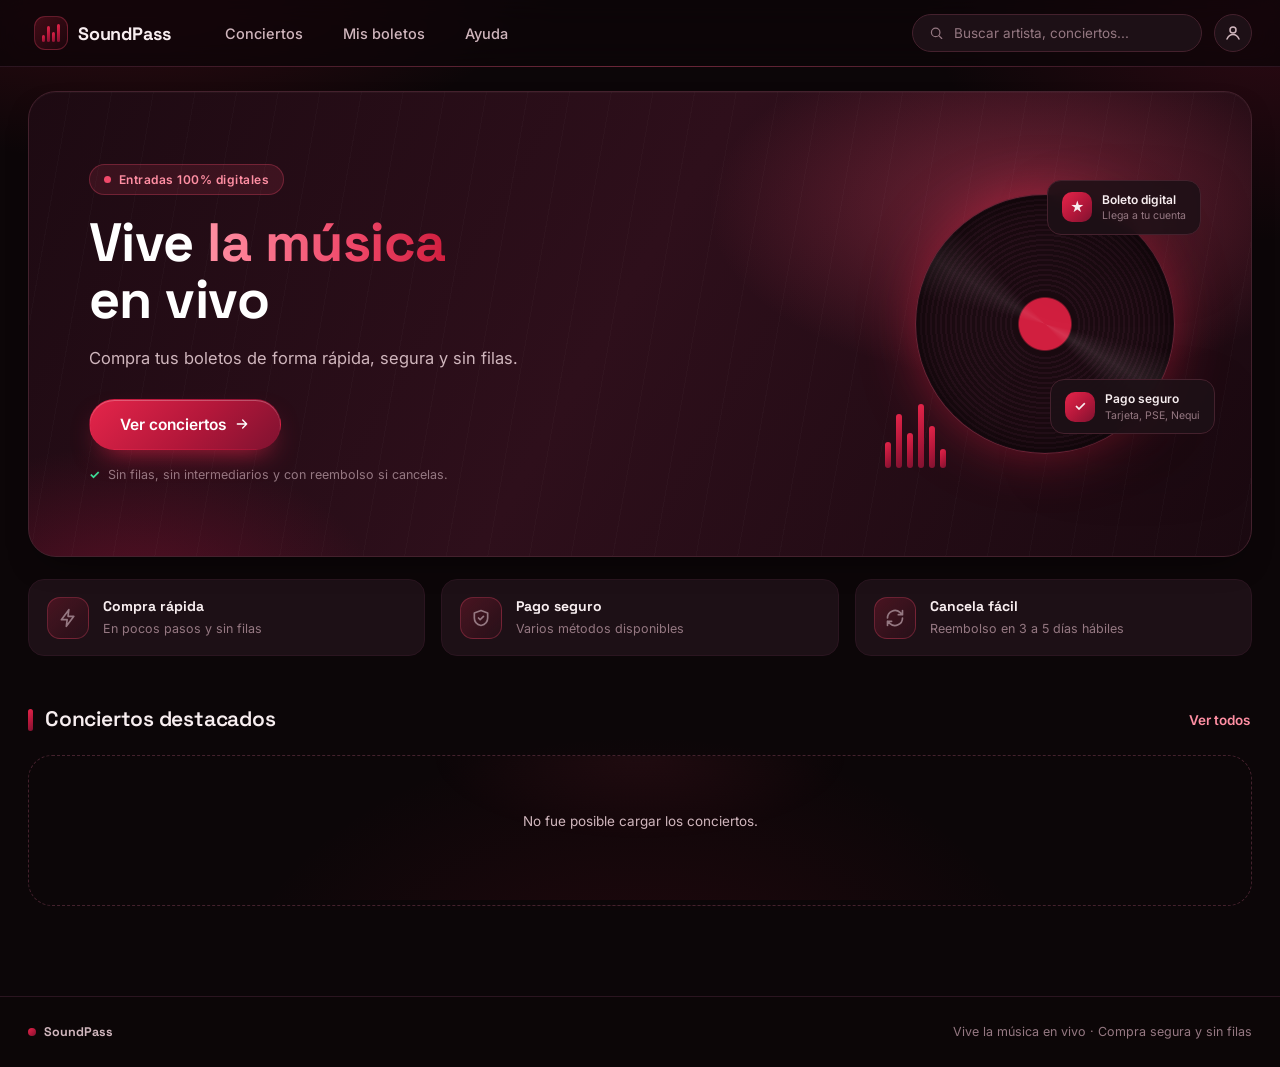
==== frontend/index.html @ 069d5542 "feat:agregar que otros conciertos va a cantar el artista" ====
<!DOCTYPE html>
<html lang="es">
 
<head>
  <meta charset="UTF-8">
  <meta name="viewport" content="width=device-width, initial-scale=1.0">
  <title>SoundPass — Vive la música en vivo</title>
  <link rel="preconnect" href="https://fonts.googleapis.com">
  <link rel="preconnect" href="https://fonts.gstatic.com" crossorigin>
  <link
    href="https://fonts.googleapis.com/css2?family=Space+Grotesk:wght@500;600;700&family=Inter:wght@400;500;600;700&display=swap"
    rel="stylesheet">
  <link rel="stylesheet" href="style.css">
</head>
 
<body>
 
  <!-- ============ NAVBAR (shared) ============ -->
  <header class="topbar">
    <div class="topbar__inner">
      <button class="brand" data-nav="home" aria-label="Ir al inicio">
        <span class="brand__mark">
          <span class="bar bar--1"></span><span class="bar bar--2"></span><span class="bar bar--3"></span><span
            class="bar bar--4"></span>
        </span>
        SoundPass
      </button>
 
      <nav class="primary-nav" aria-label="Navegación principal">
        <button class="primary-nav__link" data-nav="listing" data-active-on="listing">Conciertos</button>
        <button class="primary-nav__link" data-nav="mytickets" data-active-on="mytickets,cancelled,orderdetail">Mis boletos</button>
        <button class="primary-nav__link" data-nav="help" data-active-on="help">Ayuda</button>
      </nav>
 
      <div class="topbar__right">
        <label class="search" aria-label="Buscar">
          <svg width="16" height="16" viewBox="0 0 24 24" fill="none">
            <circle cx="11" cy="11" r="7" stroke="currentColor" stroke-width="2" />
            <path d="M21 21l-4.35-4.35" stroke="currentColor" stroke-width="2" stroke-linecap="round" />
          </svg>
          <input id="concert-search" type="search" placeholder="Buscar artista, conciertos...">
        </label>
        <button class="avatar-btn" id="account-button" aria-label="Iniciar sesión">
          <svg width="18" height="18" viewBox="0 0 24 24" fill="none">
            <circle cx="12" cy="8" r="4" stroke="currentColor" stroke-width="2" />
            <path d="M4 20c1.8-4 5-6 8-6s6.2 2 8 6" stroke="currentColor" stroke-width="2" stroke-linecap="round" />
          </svg>
        </button>
        <div class="account-menu" id="account-menu" hidden>
          <p class="account-menu__greeting" id="account-greeting"></p>
          <button class="account-menu__item" id="account-tickets">Mis boletos</button>
          <button class="account-menu__item account-menu__item--danger" id="logout-button">Cerrar sesión</button>
        </div>
      </div>
    </div>
  </header>
 
  <main id="app">
 
    <!-- ============ 1. HOME ============ -->
    <section class="screen" id="screen-home" data-screen>
      <div class="hero">
        <div class="hero__inner">
          <span class="hero__eyebrow">Entradas 100% digitales</span>
          <h1 class="hero__title">Vive <span class="hero__title--accent">la música</span><br>en vivo</h1>
          <p class="hero__sub">Compra tus boletos de forma rápida, segura y sin filas.</p>
          <button class="btn btn--primary btn--lg" data-nav="listing">
            Ver conciertos
            <svg width="16" height="16" viewBox="0 0 24 24" fill="none">
              <path d="M5 12h14M13 6l6 6-6 6" stroke="currentColor" stroke-width="2" stroke-linecap="round"
                stroke-linejoin="round" />
            </svg>
          </button>
          <p class="hero__hint">Sin filas, sin intermediarios y con reembolso si cancelas.</p>
        </div>
 
        <div class="hero__visual" aria-hidden="true">
          <div class="vinyl"></div>
          <div class="eq"><i></i><i></i><i></i><i></i><i></i><i></i></div>
          <div class="float-chip float-chip--a"><span class="float-chip__dot">★</span><span>Boleto digital<small>Llega a tu cuenta</small></span></div>
          <div class="float-chip float-chip--b"><span class="float-chip__dot">✓</span><span>Pago seguro<small>Tarjeta, PSE, Nequi</small></span></div>
        </div>
      </div>
 
      <div class="perks">
        <div class="perk">
          <span class="perk__icon"><svg width="20" height="20" viewBox="0 0 24 24" fill="none"><path d="M13 2L4 14h7l-1 8 9-12h-7l1-8z" stroke="currentColor" stroke-width="2" stroke-linejoin="round"/></svg></span>
          <div><strong>Compra rápida</strong><span>En pocos pasos y sin filas</span></div>
        </div>
        <div class="perk">
          <span class="perk__icon"><svg width="20" height="20" viewBox="0 0 24 24" fill="none"><path d="M12 3l8 3v6c0 5-3.5 8-8 9-4.5-1-8-4-8-9V6l8-3z" stroke="currentColor" stroke-width="2" stroke-linejoin="round"/><path d="M9 12l2 2 4-4" stroke="currentColor" stroke-width="2" stroke-linecap="round" stroke-linejoin="round"/></svg></span>
          <div><strong>Pago seguro</strong><span>Varios métodos disponibles</span></div>
        </div>
        <div class="perk">
          <span class="perk__icon"><svg width="20" height="20" viewBox="0 0 24 24" fill="none"><path d="M3 12a9 9 0 0115-6.7L21 8M21 3v5h-5M21 12a9 9 0 01-15 6.7L3 16M3 21v-5h5" stroke="currentColor" stroke-width="2" stroke-linecap="round" stroke-linejoin="round"/></svg></span>
          <div><strong>Cancela fácil</strong><span>Reembolso en 3 a 5 días hábiles</span></div>
        </div>
      </div>
 
      <div class="section-wrap">
        <div class="section-head">
          <h2>Conciertos destacados</h2>
          <button class="link-btn" data-nav="listing">Ver todos</button>
        </div>
        <div class="feature-grid" id="featured-grid"></div>
      </div>
    </section>
 
    <!-- ============ 2. LISTING ============ -->
    <section class="screen" id="screen-listing" data-screen>
      <div class="listing-layout">
        <aside class="filters">
          <h3>Filtros</h3>
 
          <div class="filter-group">
            <label for="f-city">Ciudad</label>
            <select id="f-city">
              <option value="">Todas</option>
            </select>
          </div>
 
          <div class="filter-group">
            <label for="f-date">Fecha</label>
            <select id="f-date">
              <option value="all">Todas</option>
              <option value="month">Este mes</option>
              <option value="three_months">Próximos 3 meses</option>
            </select>
          </div>
 
          <div class="filter-group">
            <label>Género</label>
            <div class="checkbox-list" id="genre-filters"></div>
          </div>
 
          <p class="filter-tip"><b>Tip:</b> combina ciudad, fecha y género, o usa el buscador de arriba para encontrar tu concierto más rápido.</p>
        </aside>
 
        <div class="listing-main">
          <div class="listing-head">
            <h2 id="concert-count">Conciertos (0)</h2>
            <select class="sort-select" id="sort-select">
              <option value="date">Más próximos</option>
              <option value="price_asc">Precio: menor a mayor</option>
              <option value="price_desc">Precio: mayor a menor</option>
            </select>
          </div>
 
          <div class="concert-list" id="concert-list"></div>
        </div>
      </div>
    </section>
 
    <!-- ============ 3. DETAIL ============ -->
    <section class="screen" id="screen-detail" data-screen>
      <button class="back-link" data-nav="listing">
        <svg width="16" height="16" viewBox="0 0 24 24" fill="none">
          <path d="M19 12H5M11 18l-6-6 6-6" stroke="currentColor" stroke-width="2" stroke-linecap="round"
            stroke-linejoin="round" />
        </svg>
        Volver a conciertos
      </button>
 
      <div class="detail-layout">
        <div class="detail-left">
          <div class="detail-poster dynamic-art">
            <span class="poster__tag"></span>
            <span class="poster__tag2"></span>
          </div>
          <div>
            <h1 class="detail-title"></h1>
            <p class="detail-sub"></p>
            <div class="cs-row cs-row--detail" id="detail-status"></div>
          </div>
 
          <div class="stage-map">
            <span class="stage-map__label">ESCENARIO</span>
            <div id="stage-zones" class="stage-zones"></div>
          </div>
        </div>
 
        <aside class="ticket-panel">
          <h3>Tipos de boleto</h3>
 
          <div class="ticket-options" id="ticket-options"></div>
 
          <div class="meta-info"></div>
          <p class="detail-blurb"></p>
 
          <div class="qty-row">
            <span>Cantidad</span>
            <div class="stepper">
              <button class="stepper__btn" id="qty-minus" aria-label="Restar">−</button>
              <span class="stepper__val" id="qty-val">1</span>
              <button class="stepper__btn" id="qty-plus" aria-label="Sumar">+</button>
            </div>
          </div>
 
          <button class="btn btn--primary btn--full" data-nav="checkout">Continuar</button>
          <p class="panel-note"><svg width="14" height="14" viewBox="0 0 24 24" fill="none"><path d="M12 3l8 3v6c0 5-3.5 8-8 9-4.5-1-8-4-8-9V6l8-3z" stroke="currentColor" stroke-width="2" stroke-linejoin="round"/></svg>Aún no se te cobra nada. Revisarás todo en el siguiente paso.</p>
        </aside>
      </div>
 
      <!-- Sobre el artista: biografía de Wikipedia (es), la pinta script.js (loadArtistBio). Independiente de la descripción del concierto -->
      <section class="ab" id="artist-bio" aria-labelledby="artist-bio-title" hidden>
        <div class="ab-head"><h2 id="artist-bio-title">Sobre el artista</h2></div>
        <div class="ab-card" id="artist-bio-body" aria-live="polite" aria-busy="false"></div>
      </section>
 
      <!-- Próximos conciertos del artista (Ticketmaster, solo informativo), los pinta script.js (loadUpcomingEvents) -->
      <section class="ue" id="upcoming-events" aria-labelledby="upcoming-events-title" hidden>
        <div class="ue-head"><h2 id="upcoming-events-title">Próximos conciertos del artista</h2></div>
        <div class="ue-card" id="upcoming-events-body" aria-live="polite" aria-busy="false"></div>
      </section>
 
      <!-- Demos del concierto: reproductor oficial de Spotify, lo pinta script.js (loadSpotify) -->
      <section class="dm" id="concert-demos" aria-label="Demos del concierto"></section>
    </section>
 
    <!-- ============ 4. CHECKOUT ============ -->
    <section class="screen" id="screen-checkout" data-screen>
      <h1 class="page-title">Checkout</h1>
      <div class="checkout-layout">
        <div class="summary-card">
          <h3>Resumen de compra</h3>
          <div class="summary-item">
            <div class="thumb summary-art"></div>
            <div>
              <p class="summary-item__title"></p>
              <p class="summary-item__sub"></p>
              <p class="summary-item__meta"></p>
              <p class="summary-item__meta"></p>
            </div>
          </div>
 
          <dl class="summary-rows">
            <div>
              <dt>Tipo:</dt>
              <dd></dd>
            </div>
            <div>
              <dt>Cantidad:</dt>
              <dd id="co-qty"></dd>
            </div>
            <div>
              <dt>Precio por boleto:</dt>
              <dd></dd>
            </div>
          </dl>
          <div class="summary-divider"></div>
          <div class="summary-rows">
            <div>
              <dt>Subtotal:</dt>
              <dd id="co-subtotal"></dd>
            </div>
            <div>
              <dt>Cargo por servicio:</dt>
              <dd id="co-service-fee"></dd>
            </div>
          </div>
          <div class="summary-total">
            <span>Total</span>
            <span id="co-total"></span>
          </div>
        </div>
 
        <div class="payment-card">
          <h3>Método de pago</h3>
          <div class="payment-options" id="payment-options">
            <label class="payment-option is-selected">
              <input type="radio" name="pay" checked>
              <span class="radio-dot"></span>
              <span>Tarjeta de crédito / débito</span>
            </label>
            <label class="payment-option">
              <input type="radio" name="pay">
              <span class="radio-dot"></span>
              <span>PSE</span>
              <span class="pay-badge">PSE</span>
            </label>
            <label class="payment-option">
              <input type="radio" name="pay">
              <span class="radio-dot"></span>
              <span>Nequi / Daviplata</span>
              <span class="pay-badge">NEQUI</span>
            </label>
          </div>
 
          <div class="card-fields">
            <div class="field">
              <label>Número de tarjeta</label>
              <div class="input-with-icon">
                <input type="text" value="4242 4242 4242 4242" inputmode="numeric">
                <span class="visa-badge">VISA</span>
              </div>
              <p class="field-hint">Datos de demostración: puedes editarlos antes de pagar.</p>
            </div>
            <div class="field-row">
              <div class="field">
                <label>Vencimiento</label>
                <input type="text" value="12/28">
              </div>
              <div class="field">
                <label>CVC</label>
                <input type="text" value="123">
              </div>
            </div>
          </div>
 
          <button class="btn btn--primary btn--full" id="pay-button">
            <svg width="16" height="16" viewBox="0 0 24 24" fill="none">
              <rect x="5" y="11" width="14" height="9" rx="2" stroke="currentColor" stroke-width="2" />
              <path d="M8 11V8a4 4 0 018 0v3" stroke="currentColor" stroke-width="2" />
            </svg>
            <span id="pay-button-label">Pagar</span>
          </button>
        </div>
      </div>
    </section>
 
    <!-- ============ 5. SUCCESS ============ -->
    <section class="screen screen--center" id="screen-success" data-screen>
      <div class="status-icon status-icon--success">
        <svg width="34" height="34" viewBox="0 0 24 24" fill="none">
          <path d="M20 6L9 17l-5-5" stroke="currentColor" stroke-width="2.5" stroke-linecap="round"
            stroke-linejoin="round" />
        </svg>
      </div>
      <h1 class="status-title">¡Compra exitosa!</h1>
      <p class="status-sub">Tus boletos han sido generados correctamente.</p>
 
      <div class="order-card" id="success-order"></div>
 
      <div class="btn-row">
        <button class="btn btn--primary" data-nav="mytickets">Ver mis boletos</button>
        <button class="btn btn--outline" id="download-receipt">
          <svg width="16" height="16" viewBox="0 0 24 24" fill="none">
            <path d="M12 3v12m0 0l-4-4m4 4l4-4M5 21h14" stroke="currentColor" stroke-width="2" stroke-linecap="round"
              stroke-linejoin="round" />
          </svg>
          Descargar comprobante
        </button>
      </div>
    </section>
 
    <!-- ============ 6/9. MY TICKETS ============ -->
    <section class="screen" id="screen-mytickets" data-screen>
      <h1 class="page-title">Mis boletos</h1>
 
      <div class="tabs">
        <button class="tab is-active" data-tab="proximos">Próximos</button>
        <button class="tab" data-tab="historial">Historial</button>
      </div>
 
      <div class="ticket-list" id="ticket-list"></div>
    </section>
 
    <!-- ============ 6b. DETALLE DE ORDEN (HU-03) ============ -->
    <section class="screen" id="screen-orderdetail" data-screen>
      <button class="back-link" id="order-detail-back" data-nav="mytickets">
        <svg width="16" height="16" viewBox="0 0 24 24" fill="none">
          <path d="M15 18l-6-6 6-6" stroke="currentColor" stroke-width="2" stroke-linecap="round"
            stroke-linejoin="round" />
        </svg>
        Volver a Mis boletos
      </button>
 
      <div id="order-detail"></div>
    </section>
 
    <!-- ============ HELP / PREGUNTAS FRECUENTES ============ -->
    <section class="screen" id="screen-help" data-screen>
 
      <div class="help-header">
        <span class="help-header__eyebrow">CENTRO DE AYUDA</span>
 
        <h1 class="page-title">
          Preguntas frecuentes
        </h1>
 
        <p>
          Encuentra respuestas rápidas sobre compras, boletos,
          pagos y cancelaciones.
        </p>
      </div>
 
      <div class="faq-grid">
 
        <details class="faq-item">
          <summary>¿Cómo compro un boleto?</summary>
 
          <p>
            Ve a la sección Conciertos, selecciona el evento al que deseas
            asistir, escoge el tipo de boleto y la cantidad. Después pulsa
            Continuar, inicia sesión y selecciona tu método de pago para
            completar la compra.
          </p>
        </details>
 
 
        <details class="faq-item">
          <summary>¿Necesito una cuenta para comprar?</summary>
 
          <p>
            Sí. Debes iniciar sesión o crear una cuenta antes de finalizar
            una compra. De esta forma tus boletos quedarán asociados a tu
            usuario.
          </p>
        </details>
 
 
        <details class="faq-item">
          <summary>¿Dónde puedo ver mis boletos?</summary>
 
          <p>
            Puedes consultar tus boletos desde la opción "Mis boletos"
            ubicada en el menú principal o desde el menú de tu cuenta.
          </p>
        </details>
 
 
        <details class="faq-item">
          <summary>¿Puedo cancelar una compra?</summary>
 
          <p>
            Sí. Si tu compra todavía aparece como confirmada, entra a
            "Mis boletos" y selecciona la opción "Cancelar compra".
            El sistema te pedirá confirmación antes de realizar la
            cancelación.
          </p>
        </details>
 
 
        <details class="faq-item">
          <summary>¿Cuánto tarda un reembolso?</summary>
 
          <p>
            Después de cancelar una compra, el reembolso será procesado
            al mismo método de pago utilizado y puede tardar entre
            3 y 5 días hábiles.
          </p>
        </details>
 
 
        <details class="faq-item">
          <summary>¿Qué métodos de pago puedo utilizar?</summary>
 
          <p>
            SoundPass permite seleccionar tarjeta de crédito o débito,
            PSE y Nequi/Daviplata durante el proceso de compra.
          </p>
        </details>
 
 
        <details class="faq-item">
          <summary>¿Qué hago si no aparecen los conciertos?</summary>
 
          <p>
            Primero verifica tu conexión a Internet y vuelve a cargar
            la página. Si continúa apareciendo un mensaje indicando que
            no fue posible conectar con el servidor, el servicio puede
            encontrarse temporalmente fuera de línea.
          </p>
        </details>
 
 
        <details class="faq-item">
          <summary>¿Puedo descargar un comprobante de mi compra?</summary>
 
          <p>
            Sí. Después de realizar una compra correctamente aparecerá
            el botón "Descargar comprobante" en la pantalla de
            confirmación.
          </p>
        </details>
 
 
        <details class="faq-item">
          <summary>¿Qué pasa si cierro la página después de comprar?</summary>
 
          <p>
            Tus compras quedan asociadas a tu cuenta. Puedes volver a
            iniciar sesión y consultar tus boletos desde la sección
            "Mis boletos".
          </p>
        </details>
 
 
        <details class="faq-item">
          <summary>¿Puedo comprar varios boletos para un mismo concierto?</summary>
 
          <p>
            Sí. Dentro del concierto puedes seleccionar la cantidad de
            boletos que deseas comprar, siempre que exista disponibilidad.
          </p>
        </details>
 
      </div>
 
      <div class="help-contact">
        <div>
          <strong>¿Aún tienes dudas?</strong>
          <span>Revisa tus compras en "Mis boletos" o explora los conciertos disponibles.</span>
        </div>
        <button class="btn btn--outline" data-nav="listing">Ver conciertos</button>
      </div>
 
    </section>
 
    <!-- ============ 8. CANCELLED ============ -->
    <section class="screen screen--center" id="screen-cancelled" data-screen>
      <div class="status-icon status-icon--success">
        <svg width="34" height="34" viewBox="0 0 24 24" fill="none">
          <path d="M20 6L9 17l-5-5" stroke="currentColor" stroke-width="2.5" stroke-linecap="round"
            stroke-linejoin="round" />
        </svg>
      </div>
      <h1 class="status-title">Compra cancelada</h1>
      <p class="status-sub">Tu compra ha sido cancelada correctamente.</p>
 
      <div class="info-banner">
        <svg width="18" height="18" viewBox="0 0 24 24" fill="none">
          <circle cx="12" cy="12" r="9" stroke="currentColor" stroke-width="2" />
          <path d="M12 8h.01M11 12h1v5h1" stroke="currentColor" stroke-width="2" stroke-linecap="round" />
        </svg>
        <span>El reembolso será procesado en un plazo de 3 a 5 días hábiles al mismo método de pago.</span>
      </div>
 
      <div class="order-card order-card--compact">
        <div class="order-card__head">
          <span id="cancelled-order-code"></span>
          <span class="order-card__date" id="cancelled-order-date"></span>
        </div>
      </div>
 
      <button class="btn btn--outline" data-nav="mytickets">Volver a mis boletos</button>
    </section>
 
  </main>
 
  <footer class="site-footer">
    <div class="site-footer__inner">
      <span class="site-footer__brand">SoundPass</span>
      <span>Vive la música en vivo · Compra segura y sin filas</span>
    </div>
  </footer>
 
  <!-- ============ 7. CANCEL MODAL ============ -->
  <div class="modal-overlay" id="cancel-modal" hidden>
    <div class="modal" role="dialog" aria-modal="true" aria-labelledby="modal-title">
      <button class="modal__close" id="modal-close" aria-label="Cerrar">
        <svg width="16" height="16" viewBox="0 0 24 24" fill="none">
          <path d="M6 6l12 12M18 6L6 18" stroke="currentColor" stroke-width="2" stroke-linecap="round" />
        </svg>
      </button>
      <div class="status-icon status-icon--warn">
        <svg width="30" height="30" viewBox="0 0 24 24" fill="none">
          <path
            d="M12 9v4m0 4h.01M10.3 3.9L2.5 17.5a1.8 1.8 0 001.6 2.7h15.8a1.8 1.8 0 001.6-2.7L13.7 3.9a1.8 1.8 0 00-3.4 0z"
            stroke="currentColor" stroke-width="2" stroke-linecap="round" stroke-linejoin="round" />
        </svg>
      </div>
      <h2 class="modal__title" id="modal-title">Cancelar compra</h2>
      <p class="modal__sub">¿Estás seguro de que deseas cancelar esta compra? Esta acción no se puede deshacer. El
        reembolso será procesado en un plazo de 3 a 5 días hábiles.</p>
 
      <div class="modal-ticket" id="cancel-ticket"></div>
 
      <div class="modal__actions">
        <button class="btn btn--outline btn--full" id="modal-cancel">Volver</button>
        <button class="btn btn--danger btn--full" id="modal-confirm">Sí, cancelar compra</button>
      </div>
    </div>
  </div>
 
  <!-- ============ AUTH MODAL ============ -->
  <div class="modal-overlay" id="auth-modal" hidden>
    <div class="modal auth-modal" role="dialog" aria-modal="true" aria-labelledby="auth-title">
      <button class="modal__close" id="auth-close" aria-label="Cerrar">×</button>
      <span class="auth-modal__eyebrow">SOUNDPASS</span>
      <h2 class="modal__title" id="auth-title">Inicia sesión para continuar</h2>
      <p class="modal__sub" id="auth-description">Tus boletos y compras quedarán asociados a tu cuenta.</p>
 
      <form class="auth-form" id="login-form">
        <div class="field"><label for="login-email">Correo electrónico</label><input id="login-email" name="email"
            type="email" autocomplete="email" required></div>
        <div class="field"><label for="login-password">Contraseña</label><input id="login-password" name="password"
            type="password" autocomplete="current-password" minlength="6" required><p class="field-hint">Mínimo 6 caracteres.</p></div>
        <p class="form-message" id="login-message" aria-live="polite"></p>
        <button class="btn btn--primary btn--full" type="submit">Iniciar sesión</button>
        <button class="link-btn auth-switch" type="button" data-auth-view="register">¿No tienes cuenta?
          Regístrate</button>
      </form>
 
      <form class="auth-form" id="register-form" hidden>
        <div class="field"><label for="register-name">Nombre completo</label><input id="register-name" name="full_name"
            type="text" autocomplete="name" required></div>
        <div class="field"><label for="register-email">Correo electrónico</label><input id="register-email" name="email"
            type="email" autocomplete="email" required></div>
        <div class="field"><label for="register-password">Contraseña</label><input id="register-password"
            name="password" type="password" autocomplete="new-password" minlength="6" required><p class="field-hint">Mínimo 6 caracteres.</p></div>
        <p class="form-message" id="register-message" aria-live="polite"></p>
        <button class="btn btn--primary btn--full" type="submit">Crear cuenta</button>
        <button class="link-btn auth-switch" type="button" data-auth-view="login">Ya tengo una cuenta</button>
      </form>
    </div>
  </div>
 
  <script src="script.js"></script>
</body>
 
</html>
---- frontend/style.css ----
/* ============================================================
   SoundPass — HU-01 Mejoras de la interfaz
   Tema oscuro · paleta rojo / vino tinto
   (Se conservan TODAS las clases e identificadores usados por script.js)
   ============================================================ */
:root {
  --bg: #0c0608;
  --bg-raised: #160b10;
  --bg-card: #1d1016;
  --bg-card-hover: #2a1620;
  --bg-input: #130a0e;
  --border: #44212d;
  --border-soft: #2b1520;
 
  --text: #f8eef0;
  --text-dim: #d0b6bd;
  --text-faint: #957882;
 
  /* Escala vino / rojo (se mantienen los nombres --violet-* para compatibilidad) */
  --wine-900: #3b0a17;
  --wine-700: #7f1230;
  --wine-600: #a3162f;
  --wine-500: #d11f3f;
  --wine-400: #f0496a;
  --wine-300: #ff8fa3;
  --violet-600: var(--wine-600);
  --violet-500: var(--wine-500);
  --violet-400: var(--wine-300);
 
  --grad: linear-gradient(135deg, #e5254a 0%, #b3173a 55%, #7f1230 100%);
  --grad-soft: linear-gradient(135deg, rgba(229, 37, 74, .22), rgba(127, 18, 48, .1));
  --glow: 0 0 0 1px rgba(240, 73, 106, .35), 0 10px 30px -10px rgba(209, 31, 63, .55);
 
  --red: #ff5a5f;
  --red-bg: rgba(255, 90, 95, .14);
  --green: #3ddc97;
  --green-bg: rgba(61, 220, 151, .14);
  --amber: #ffc46b;
  --amber-bg: rgba(255, 196, 107, .1);
  --blue: #ffc46b;
  --blue-bg: rgba(255, 196, 107, .1);
 
  --radius-s: 10px;
  --radius-m: 16px;
  --radius-l: 24px;
 
  --shadow-card: 0 1px 0 rgba(255, 255, 255, .03) inset, 0 14px 34px -18px rgba(0, 0, 0, .75);
  --shadow-pop: 0 28px 70px -20px rgba(0, 0, 0, .85);
 
  --font-display: 'Space Grotesk', 'Inter', sans-serif;
  --font-body: 'Inter', sans-serif;
}
 
* { box-sizing: border-box; }
html, body { height: 100%; }
html { scroll-behavior: smooth; }
 
body {
  margin: 0;
  min-height: 100%;
  background: var(--bg);
  background-image:
    radial-gradient(760px 420px at 10% -10%, rgba(209, 31, 63, .26), transparent 60%),
    radial-gradient(640px 440px at 100% 0%, rgba(127, 18, 48, .30), transparent 55%),
    radial-gradient(700px 500px at 50% 115%, rgba(163, 22, 47, .16), transparent 60%);
  background-attachment: fixed;
  color: var(--text);
  font-family: var(--font-body);
  -webkit-font-smoothing: antialiased;
  line-height: 1.45;
}
 
h1, h2, h3 { font-family: var(--font-display); margin: 0; letter-spacing: -.01em; }
p { margin: 0; }
button { font-family: inherit; }
input, select { font-family: inherit; }
::selection { background: rgba(240, 73, 106, .4); }
 
/* Scrollbar */
::-webkit-scrollbar { width: 10px; height: 10px; }
::-webkit-scrollbar-track { background: var(--bg); }
::-webkit-scrollbar-thumb { background: #3c1b27; border-radius: 10px; border: 2px solid var(--bg); }
::-webkit-scrollbar-thumb:hover { background: var(--wine-700); }
 
/* Foco visible accesible */
:focus-visible {
  outline: 2px solid var(--wine-400);
  outline-offset: 2px;
  border-radius: 6px;
}
 
/* ============================================================
   Tooltips de ayuda (CSS puro, atributo data-tip)
   ============================================================ */
[data-tip] { position: relative; }
[data-tip]::after {
  content: attr(data-tip);
  position: absolute;
  left: 50%;
  top: calc(100% + 10px);
  transform: translateX(-50%) translateY(-4px);
  background: #260f18;
  color: var(--text);
  border: 1px solid var(--border);
  padding: 6px 11px;
  border-radius: 8px;
  font-size: 11.5px;
  font-weight: 500;
  white-space: nowrap;
  opacity: 0;
  pointer-events: none;
  transition: opacity .15s ease, transform .15s ease;
  box-shadow: var(--shadow-pop);
  z-index: 60;
}
[data-tip]:hover::after,
[data-tip]:focus-visible::after { opacity: 1; transform: translateX(-50%) translateY(0); }
 
/* Estado deshabilitado (el script desactiva "Continuar" y "Pagar") */
.btn:disabled, .btn[disabled] {
  opacity: .5;
  cursor: not-allowed;
  filter: grayscale(.35);
  transform: none !important;
  box-shadow: none !important;
}
.btn:disabled::before { display: none; }
 
/* ============================================================
   Top bar
   ============================================================ */
.topbar {
  position: sticky;
  top: 0;
  z-index: 20;
  background: rgba(12, 6, 8, .78);
  backdrop-filter: blur(14px) saturate(140%);
  border-bottom: 1px solid var(--border-soft);
}
.topbar::after {
  content: "";
  position: absolute;
  left: 0; right: 0; bottom: -1px;
  height: 1px;
  background: linear-gradient(90deg, transparent, rgba(240, 73, 106, .55), transparent);
  opacity: .6;
}
.topbar__inner {
  max-width: 1280px;
  margin: 0 auto;
  display: flex;
  align-items: center;
  gap: 32px;
  padding: 14px 28px;
}
 
.brand {
  display: flex;
  align-items: center;
  gap: 10px;
  font-family: var(--font-display);
  font-weight: 700;
  font-size: 18px;
  color: var(--text);
  background: none;
  border: none;
  cursor: pointer;
  white-space: nowrap;
  letter-spacing: -.01em;
}
.brand__mark {
  display: inline-flex;
  align-items: flex-end;
  gap: 2px;
  height: 18px;
  padding: 7px;
  box-sizing: content-box;
  border-radius: 11px;
  background: var(--grad-soft);
  border: 1px solid rgba(240, 73, 106, .3);
}
.brand__mark .bar { width: 3px; border-radius: 2px; background: var(--grad); transform-origin: bottom; }
.bar--1 { height: 7px; }
.bar--2 { height: 16px; }
.bar--3 { height: 10px; }
.bar--4 { height: 18px; }
.brand:hover .bar { animation: eq 0.9s ease-in-out infinite; }
.brand:hover .bar--2 { animation-delay: .12s; }
.brand:hover .bar--3 { animation-delay: .24s; }
.brand:hover .bar--4 { animation-delay: .36s; }
 
@keyframes eq {
  0%, 100% { transform: scaleY(1); }
  50% { transform: scaleY(.45); }
}
 
.primary-nav { display: flex; gap: 6px; flex: 1; }
.primary-nav__link {
  background: none;
  border: 1px solid transparent;
  cursor: pointer;
  color: var(--text-dim);
  font-size: 14.5px;
  font-weight: 500;
  padding: 8px 16px;
  border-radius: 999px;
  transition: color .15s ease, background .15s ease, border-color .15s ease;
}
.primary-nav__link:hover { color: var(--text); background: rgba(255, 255, 255, .05); }
.primary-nav__link.is-active {
  color: #fff;
  background: var(--grad-soft);
  border-color: rgba(240, 73, 106, .4);
  box-shadow: 0 6px 18px -10px rgba(209, 31, 63, .9);
}
 
.topbar__right { display: flex; align-items: center; gap: 12px; position: relative; }
 
.search {
  display: flex;
  align-items: center;
  gap: 8px;
  background: var(--bg-card);
  border: 1px solid var(--border);
  border-radius: 999px;
  padding: 9px 16px;
  width: 290px;
  color: var(--text-faint);
  transition: border-color .15s ease, box-shadow .15s ease, width .2s ease;
}
.search:focus-within {
  border-color: var(--wine-400);
  box-shadow: 0 0 0 4px rgba(240, 73, 106, .15);
  color: var(--wine-300);
}
.search input {
  background: none; border: none; outline: none;
  color: var(--text); font-size: 13.5px; width: 100%;
}
.search input::placeholder { color: var(--text-faint); }
 
.avatar-btn {
  width: 38px; height: 38px;
  border-radius: 50%;
  background: var(--bg-card);
  border: 1px solid var(--border);
  color: var(--text-dim);
  display: flex; align-items: center; justify-content: center;
  cursor: pointer;
  transition: transform .15s ease, border-color .15s ease, color .15s ease;
}
.avatar-btn:hover { color: #fff; border-color: var(--wine-400); transform: translateY(-1px); }
 
/* ============================================================
   Screen switching
   ============================================================ */
#app { max-width: 1280px; margin: 0 auto; padding: 0 28px 70px; }
.screen { display: none; animation: fadeUp .4s ease; }
.screen.is-active { display: block; }
.screen--center {
  display: none;
  flex-direction: column;
  align-items: center;
  text-align: center;
  max-width: 560px;
  margin: 56px auto 0;
  gap: 14px;
}
.screen--center.is-active { display: flex; }
 
@keyframes fadeUp {
  from { opacity: 0; transform: translateY(10px); }
  to { opacity: 1; transform: translateY(0); }
}
 
/* ============================================================
   Buttons
   ============================================================ */
.btn {
  display: inline-flex;
  align-items: center;
  justify-content: center;
  gap: 8px;
  border-radius: 999px;
  border: 1px solid transparent;
  font-size: 14.5px;
  font-weight: 600;
  cursor: pointer;
  padding: 12px 24px;
  position: relative;
  overflow: hidden;
  transition: transform .15s ease, filter .15s ease, background .15s ease, box-shadow .2s ease, border-color .15s ease;
}
.btn:active { transform: translateY(1px) scale(.985); }
 
.btn--primary {
  background: var(--grad);
  color: #fff;
  box-shadow: 0 12px 28px -12px rgba(229, 37, 74, .85), 0 1px 0 rgba(255, 255, 255, .25) inset;
}
.btn--primary::before {
  content: "";
  position: absolute;
  top: 0; left: -80%;
  width: 60%; height: 100%;
  background: linear-gradient(100deg, transparent, rgba(255, 255, 255, .28), transparent);
  transform: skewX(-20deg);
  transition: left .55s ease;
}
.btn--primary:hover { transform: translateY(-2px); box-shadow: 0 16px 34px -12px rgba(229, 37, 74, 1), 0 1px 0 rgba(255, 255, 255, .25) inset; }
.btn--primary:hover::before { left: 130%; }
.btn--primary svg { transition: transform .2s ease; }
.btn--primary:hover svg { transform: translateX(3px); }
 
.btn--outline {
  background: rgba(255, 255, 255, .02);
  color: var(--text);
  border-color: var(--border);
}
.btn--outline:hover { background: var(--bg-card-hover); border-color: var(--wine-500); transform: translateY(-1px); }
 
.btn--danger {
  background: #e23d44;
  color: #fff;
  box-shadow: 0 10px 24px -12px rgba(226, 61, 68, .8);
}
.btn--danger:hover { filter: brightness(1.1); transform: translateY(-1px); }
 
.btn--lg { padding: 15px 30px; font-size: 15.5px; }
.btn--full { width: 100%; }
.btn-row { display: flex; gap: 12px; margin-top: 6px; flex-wrap: wrap; justify-content: center; }
.btn--sm { padding: 7px 16px; font-size: 12.5px; }
.btn--danger-outline { background: none; border: 1px solid var(--red); color: var(--red); box-shadow: none; }
.btn--danger-outline:hover { background: var(--red-bg); }
 
.link-btn {
  background: none;
  border: none;
  color: var(--wine-300);
  font-size: 13.5px;
  font-weight: 600;
  cursor: pointer;
  padding: 4px 2px;
  background-image: linear-gradient(currentColor, currentColor);
  background-size: 0 1.5px;
  background-position: 0 100%;
  background-repeat: no-repeat;
  transition: background-size .25s ease, color .15s ease;
}
.link-btn:hover { background-size: 100% 1.5px; color: #fff; }
 
.back-link {
  display: inline-flex;
  align-items: center;
  gap: 8px;
  background: var(--bg-card);
  border: 1px solid var(--border-soft);
  border-radius: 999px;
  color: var(--text-dim);
  font-size: 13.5px;
  cursor: pointer;
  margin: 24px 0 20px;
  padding: 8px 16px 8px 12px;
  transition: color .15s ease, border-color .15s ease, transform .15s ease;
}
.back-link:hover { color: #fff; border-color: var(--wine-500); transform: translateX(-2px); }
 
/* ============================================================
   1. HOME
   ============================================================ */
.hero {
  margin-top: 24px;
  border-radius: 28px;
  overflow: hidden;
  padding: 72px 60px;
  background:
    radial-gradient(520px 280px at 82% 25%, rgba(240, 73, 106, .38), transparent 62%),
    radial-gradient(420px 260px at 8% 110%, rgba(127, 18, 48, .55), transparent 60%),
    linear-gradient(120deg, #1d0a12 0%, #2e0f1b 48%, #1a0910 100%);
  border: 1px solid var(--border);
  position: relative;
  box-shadow: var(--shadow-card);
}
.hero::after {
  content: "";
  position: absolute; inset: 0;
  background: repeating-linear-gradient(100deg, transparent 0 40px, rgba(255, 255, 255, .02) 40px 41px);
  pointer-events: none;
}
.hero__inner { max-width: 540px; position: relative; z-index: 2; }
 
.hero__eyebrow {
  display: inline-flex;
  align-items: center;
  gap: 8px;
  font-size: 12px;
  font-weight: 600;
  letter-spacing: .04em;
  color: var(--wine-300);
  background: rgba(240, 73, 106, .12);
  border: 1px solid rgba(240, 73, 106, .3);
  padding: 6px 14px;
  border-radius: 999px;
  margin-bottom: 20px;
}
.hero__eyebrow::before {
  content: "";
  width: 7px; height: 7px;
  border-radius: 50%;
  background: var(--wine-400);
  box-shadow: 0 0 0 0 rgba(240, 73, 106, .7);
  animation: pulse 1.8s infinite;
}
@keyframes pulse {
  0% { box-shadow: 0 0 0 0 rgba(240, 73, 106, .6); }
  70% { box-shadow: 0 0 0 9px rgba(240, 73, 106, 0); }
  100% { box-shadow: 0 0 0 0 rgba(240, 73, 106, 0); }
}
 
.hero__title { font-size: 54px; line-height: 1.05; font-weight: 700; color: #fff; margin-bottom: 18px; }
.hero__title--accent {
  background: linear-gradient(90deg, #ff8fa3, #f0496a 60%, #d11f3f);
  -webkit-background-clip: text;
  background-clip: text;
  color: transparent;
}
.hero__sub { color: var(--text-dim); font-size: 16.5px; margin-bottom: 28px; max-width: 440px; }
.hero__hint { margin-top: 16px; font-size: 12.5px; color: var(--text-faint); display: flex; align-items: center; gap: 8px; }
.hero__hint::before { content: "✓"; color: var(--green); font-weight: 700; }
 
/* Decoración derecha del hero */
.hero__visual {
  position: absolute;
  right: 56px; top: 50%;
  transform: translateY(-50%);
  width: 300px; height: 300px;
  z-index: 1;
  pointer-events: none;
}
.vinyl {
  position: absolute; inset: 20px;
  border-radius: 50%;
  background:
    radial-gradient(circle at center, #d11f3f 0 14%, #1a0a10 15% 17%, transparent 18%),
    repeating-radial-gradient(circle at center, #1b0b11 0 3px, #26101a 3px 5px);
  border: 1px solid rgba(240, 73, 106, .35);
  box-shadow: 0 0 60px -10px rgba(209, 31, 63, .7), inset 0 0 30px rgba(0, 0, 0, .6);
  animation: spin 14s linear infinite;
}
.vinyl::after {
  content: "";
  position: absolute; inset: 0;
  border-radius: 50%;
  background: conic-gradient(from 30deg, transparent 0 20%, rgba(255, 255, 255, .09) 25%, transparent 30% 70%, rgba(255, 255, 255, .07) 75%, transparent 80%);
}
@keyframes spin { to { transform: rotate(360deg); } }
 
.eq {
  position: absolute;
  left: -10px; bottom: 6px;
  display: flex; align-items: flex-end; gap: 5px;
  height: 64px;
}
.eq i {
  display: block; width: 6px;
  border-radius: 3px;
  background: var(--grad);
  height: 100%;
  transform-origin: bottom;
  animation: eq 1.1s ease-in-out infinite;
}
.eq i:nth-child(1) { height: 40%; animation-delay: .0s; }
.eq i:nth-child(2) { height: 85%; animation-delay: .15s; }
.eq i:nth-child(3) { height: 55%; animation-delay: .3s; }
.eq i:nth-child(4) { height: 100%; animation-delay: .45s; }
.eq i:nth-child(5) { height: 65%; animation-delay: .6s; }
.eq i:nth-child(6) { height: 30%; animation-delay: .75s; }
 
.float-chip {
  position: absolute;
  display: flex; align-items: center; gap: 10px;
  background: rgba(29, 16, 22, .88);
  backdrop-filter: blur(8px);
  border: 1px solid var(--border);
  border-radius: 14px;
  padding: 10px 14px;
  font-size: 12px; font-weight: 600;
  color: var(--text);
  box-shadow: var(--shadow-pop);
  animation: floaty 5s ease-in-out infinite;
}
.float-chip small { display: block; color: var(--text-faint); font-weight: 400; font-size: 10.5px; }
.float-chip__dot {
  width: 30px; height: 30px; border-radius: 10px;
  background: var(--grad);
  display: flex; align-items: center; justify-content: center;
  font-size: 14px;
}
.float-chip--a { top: 6px; right: -6px; }
.float-chip--b { bottom: 40px; right: -20px; animation-delay: -2.4s; }
@keyframes floaty {
  0%, 100% { transform: translateY(0); }
  50% { transform: translateY(-9px); }
}
 
/* Franja de beneficios */
.perks {
  display: grid;
  grid-template-columns: repeat(3, 1fr);
  gap: 16px;
  margin-top: 22px;
}
.perk {
  display: flex; align-items: center; gap: 14px;
  background: var(--bg-card);
  border: 1px solid var(--border-soft);
  border-radius: var(--radius-m);
  padding: 16px 18px;
  transition: border-color .18s ease, transform .18s ease;
}
.perk:hover { border-color: rgba(240, 73, 106, .45); transform: translateY(-2px); }
.perk__icon {
  width: 42px; height: 42px; flex-shrink: 0;
  border-radius: 13px;
  background: var(--grad-soft);
  border: 1px solid rgba(240, 73, 106, .3);
  color: var(--wine-300);
  display: flex; align-items: center; justify-content: center;
}
.perk strong { display: block; font-size: 14px; font-family: var(--font-display); }
.perk span { font-size: 12.5px; color: var(--text-faint); }
 
.section-wrap { margin-top: 48px; }
.section-head { display: flex; align-items: center; justify-content: space-between; margin-bottom: 20px; }
.section-head h2 {
  font-size: 21px; font-weight: 600;
  display: flex; align-items: center; gap: 12px;
}
.section-head h2::before {
  content: "";
  width: 5px; height: 22px;
  border-radius: 3px;
  background: var(--grad);
}
 
.feature-grid { display: grid; grid-template-columns: repeat(3, 1fr); gap: 20px; }
 
.feature-card {
  border-radius: var(--radius-l);
  overflow: hidden;
  background: var(--bg-card);
  border: 1px solid var(--border-soft);
  cursor: pointer;
  position: relative;
  box-shadow: var(--shadow-card);
  transition: transform .22s ease, border-color .22s ease, box-shadow .22s ease;
}
.feature-card:hover {
  transform: translateY(-5px);
  border-color: rgba(240, 73, 106, .55);
  box-shadow: 0 22px 44px -22px rgba(209, 31, 63, .6);
}
.feature-card__art { height: 160px; position: relative; }
.feature-card__art::before {
  content: "";
  position: absolute; inset: 0;
  background: linear-gradient(0deg, rgba(12, 6, 8, .7) 0%, transparent 60%);
}
/* Botón "play" decorativo, como en la referencia */
.feature-card__art::after {
  content: "→";
  position: absolute;
  right: 16px; bottom: -22px;
  width: 44px; height: 44px;
  border-radius: 50%;
  background: var(--grad);
  color: #fff;
  font-size: 18px; font-weight: 700;
  display: flex; align-items: center; justify-content: center;
  box-shadow: 0 10px 22px -8px rgba(229, 37, 74, .9);
  opacity: 0;
  transition: opacity .2s ease, bottom .25s ease;
  z-index: 2;
}
.feature-card:hover .feature-card__art::after { opacity: 1; bottom: 14px; }
 
.dynamic-art {
  background: linear-gradient(145deg, #2a0a14, #8a1431 55%, #e5254a);
  background-position: center;
  background-size: cover;
}
.dynamic-art.has-image { background-position: center; background-size: cover; }
.collection-message { grid-column: 1/-1; }
 
.feature-card__body { padding: 16px 18px 18px; }
.feature-card__title { font-weight: 600; font-size: 15.5px; margin-bottom: 3px; font-family: var(--font-display); }
.feature-card__meta { color: var(--text-faint); font-size: 12.5px; }
 
/* ============================================================
   2. LISTING
   ============================================================ */
.listing-layout { display: grid; grid-template-columns: 250px 1fr; gap: 28px; margin-top: 28px; }
 
.filters {
  background: var(--bg-card);
  border: 1px solid var(--border-soft);
  border-radius: var(--radius-l);
  padding: 22px;
  align-self: start;
  position: sticky;
  top: 86px;
}
.filters h3 {
  font-size: 15px; margin-bottom: 18px;
  display: flex; align-items: center; gap: 8px;
}
.filters h3::before { content: ""; width: 8px; height: 8px; border-radius: 50%; background: var(--wine-400); box-shadow: 0 0 10px var(--wine-500); }
 
.filter-group { margin-bottom: 20px; }
.filter-group label {
  display: block; font-size: 11.5px; color: var(--text-faint);
  margin-bottom: 8px; font-weight: 600;
  text-transform: uppercase; letter-spacing: .08em;
}
.filter-group select,
.sort-select {
  width: 100%;
  background-color: var(--bg-input);
  background-image: url("data:image/svg+xml,%3Csvg xmlns='http://www.w3.org/2000/svg' width='12' height='12' viewBox='0 0 24 24' fill='none' stroke='%23ff8fa3' stroke-width='3' stroke-linecap='round' stroke-linejoin='round'%3E%3Cpath d='M6 9l6 6 6-6'/%3E%3C/svg%3E");
  background-repeat: no-repeat;
  background-position: right 12px center;
  border: 1px solid var(--border);
  color: var(--text);
  border-radius: var(--radius-s);
  padding: 10px 34px 10px 12px;
  font-size: 13.5px;
  appearance: none;
  -webkit-appearance: none;
  cursor: pointer;
  transition: border-color .15s ease, box-shadow .15s ease;
}
.filter-group select:hover,
.sort-select:hover { border-color: var(--wine-600); }
.filter-group select:focus,
.sort-select:focus { outline: none; border-color: var(--wine-400); box-shadow: 0 0 0 4px rgba(240, 73, 106, .15); }
.sort-select { width: auto; color: var(--text-dim); background-color: var(--bg-card); border-radius: 999px; padding: 9px 36px 9px 16px; font-size: 13px; }
 
.checkbox-list { display: flex; flex-direction: column; gap: 6px; }
.checkbox {
  display: flex; align-items: center; gap: 10px;
  font-size: 13.5px; color: var(--text-dim);
  cursor: pointer;
  padding: 7px 10px;
  border-radius: var(--radius-s);
  transition: background .15s ease, color .15s ease;
}
.checkbox:hover { background: rgba(240, 73, 106, .08); color: var(--text); }
.checkbox:has(input:checked) { color: #fff; background: rgba(240, 73, 106, .12); }
.checkbox input { accent-color: var(--wine-500); width: 16px; height: 16px; cursor: pointer; }
 
.filter-tip {
  margin-top: 6px;
  padding: 12px 13px;
  font-size: 12px;
  line-height: 1.5;
  color: var(--text-faint);
  background: var(--amber-bg);
  border: 1px dashed rgba(255, 196, 107, .3);
  border-radius: var(--radius-s);
}
.filter-tip b { color: var(--amber); font-weight: 600; }
 
.listing-head { display: flex; align-items: center; justify-content: space-between; margin-bottom: 18px; }
.listing-head h2 { font-size: 21px; }
 
.concert-list { display: flex; flex-direction: column; gap: 14px; }
 
.concert-row {
  display: flex;
  gap: 18px;
  align-items: center;
  background: var(--bg-card);
  border: 1px solid var(--border-soft);
  border-radius: var(--radius-l);
  padding: 14px 18px 14px 14px;
  cursor: pointer;
  position: relative;
  box-shadow: var(--shadow-card);
  transition: border-color .18s ease, transform .18s ease, background .18s ease, box-shadow .18s ease;
}
.concert-row::before {
  content: "";
  position: absolute; left: 0; top: 22%; bottom: 22%;
  width: 3px; border-radius: 0 3px 3px 0;
  background: var(--grad);
  opacity: 0;
  transition: opacity .18s ease;
}
.concert-row:hover {
  border-color: rgba(240, 73, 106, .5);
  background: var(--bg-card-hover);
  transform: translateY(-2px);
  box-shadow: 0 18px 38px -22px rgba(209, 31, 63, .55);
}
.concert-row:hover::before { opacity: 1; }
 
.concert-row__art { width: 104px; height: 78px; border-radius: 14px; flex-shrink: 0; }
.concert-row__body { flex: 1; min-width: 0; }
.concert-row__title { font-weight: 600; font-size: 16px; font-family: var(--font-display); }
.concert-row__sub { color: var(--text-faint); font-size: 12.5px; margin-top: 2px; }
.concert-row__meta { color: var(--text-dim); font-size: 12.5px; margin-top: 8px; display: flex; gap: 14px; flex-wrap: wrap; }
.concert-row__meta span { display: inline-flex; align-items: center; gap: 5px; }
.concert-row__price { text-align: right; margin-right: 4px; }
.concert-row__price small { display: block; color: var(--text-faint); font-size: 11px; }
.concert-row__price strong { font-size: 18px; font-weight: 700; font-family: var(--font-display); color: var(--wine-300); }
 
/* ============================================================
   3. DETAIL
   ============================================================ */
.page-title { font-size: 28px; margin: 24px 0 26px; }
 
.detail-layout { display: grid; grid-template-columns: 1.1fr .9fr; gap: 32px; }
.detail-left { display: flex; flex-direction: column; gap: 20px; }
 
.detail-poster {
  height: 340px;
  border-radius: 28px;
  display: flex;
  flex-direction: column;
  justify-content: flex-end;
  padding: 28px;
  position: relative;
  overflow: hidden;
  border: 1px solid var(--border);
  box-shadow: var(--shadow-card), 0 30px 60px -30px rgba(209, 31, 63, .45);
}
.detail-poster::before {
  content: "";
  position: absolute; inset: 0;
  background: linear-gradient(0deg, rgba(12, 6, 8, .85), transparent 65%);
}
.poster__tag { position: relative; font-family: var(--font-display); font-weight: 700; font-size: 32px; color: #fff; letter-spacing: .01em; }
.poster__tag2 { position: relative; font-size: 12px; letter-spacing: .14em; color: rgba(255, 255, 255, .8); margin-top: 4px; }
 
.detail-title { font-size: 28px; }
.detail-sub { color: var(--text-dim); margin-top: 4px; }
 
.stage-map {
  background:
    radial-gradient(300px 120px at 50% 0%, rgba(240, 73, 106, .18), transparent 70%),
    var(--bg-card);
  border: 1px solid var(--border-soft);
  border-radius: var(--radius-l);
  padding: 26px;
  display: flex; flex-direction: column; align-items: center; gap: 10px;
}
.stage-zones { width: 100%; display: flex; flex-direction: column; align-items: center; gap: 10px; }
.stage-zones .stage-zone {
  background: rgba(240, 73, 106, .15);
  color: var(--wine-300);
  border: 1px solid rgba(240, 73, 106, .3);
}
.stage-map__label {
  font-size: 11px; letter-spacing: .24em; color: var(--text-dim);
  background: linear-gradient(180deg, rgba(240, 73, 106, .18), rgba(240, 73, 106, .04));
  border: 1px solid rgba(240, 73, 106, .35);
  border-radius: 8px 8px 22px 22px;
  padding: 7px 40px;
  margin-bottom: 8px;
}
.stage-zone {
  border-radius: 999px; text-align: center; font-size: 12.5px; font-weight: 600; padding: 11px 0;
  transition: transform .15s ease, filter .15s ease;
}
.stage-zone:hover { transform: scale(1.02); filter: brightness(1.15); }
.stage-zone--vip { width: 120px; background: rgba(229, 37, 74, .6); color: #fff; }
.stage-zone--pref { width: 260px; background: rgba(229, 37, 74, .28); color: var(--wine-300); }
.stage-zone--gen { width: 400px; max-width: 100%; background: rgba(229, 37, 74, .12); color: var(--text-dim); }
 
.ticket-panel {
  background:
    radial-gradient(260px 140px at 100% 0%, rgba(240, 73, 106, .14), transparent 70%),
    var(--bg-card);
  border: 1px solid var(--border);
  border-radius: 28px;
  padding: 26px;
  align-self: start;
  position: sticky;
  top: 88px;
  box-shadow: var(--shadow-card);
}
.ticket-panel h3 { font-size: 16px; margin-bottom: 16px; }
 
.ticket-options { display: flex; flex-direction: column; gap: 10px; margin-bottom: 20px; }
.ticket-option {
  display: flex; align-items: center; justify-content: space-between;
  border: 1px solid var(--border-soft);
  background: rgba(255, 255, 255, .015);
  border-radius: 14px;
  padding: 13px 16px;
  cursor: pointer;
  transition: border-color .15s ease, background .15s ease, transform .15s ease, box-shadow .15s ease;
}
.ticket-option:hover:not(.is-disabled) { border-color: var(--wine-600); transform: translateX(3px); }
.ticket-option.is-selected {
  border-color: var(--wine-400);
  background: linear-gradient(90deg, rgba(240, 73, 106, .16), rgba(240, 73, 106, .04));
  box-shadow: 0 8px 22px -14px rgba(229, 37, 74, .9);
}
.ticket-option.is-disabled { opacity: .45; cursor: not-allowed; }
.ticket-option__left small { display: block; margin-top: 2px; color: var(--text-faint); font-size: 10.5px; font-weight: 400; }
.ticket-option__left { display: flex; align-items: center; gap: 12px; font-size: 14px; }
 
.radio-outer {
  width: 18px; height: 18px; border-radius: 50%;
  border: 2px solid var(--border);
  display: flex; align-items: center; justify-content: center; flex-shrink: 0;
  transition: border-color .15s ease;
}
.ticket-option.is-selected .radio-outer { border-color: var(--wine-400); }
.radio-inner { width: 8px; height: 8px; border-radius: 50%; background: var(--wine-400); opacity: 0; transform: scale(.4); transition: opacity .15s ease, transform .15s ease; }
.ticket-option.is-selected .radio-inner { opacity: 1; transform: scale(1); }
.ticket-option__price { font-weight: 700; font-size: 14.5px; font-family: var(--font-display); }
 
.meta-info { display: flex; flex-direction: column; gap: 7px; font-size: 13px; color: var(--text-dim); margin-bottom: 12px; padding: 14px; background: var(--bg-input); border-radius: 14px; border: 1px solid var(--border-soft); }
.meta-info .dot { color: var(--wine-400); margin-right: 4px; }
.detail-blurb { font-size: 13px; color: var(--text-faint); line-height: 1.55; margin-bottom: 18px; }
 
.qty-row { display: flex; align-items: center; justify-content: space-between; margin-bottom: 20px; font-size: 14px; font-weight: 500; }
.stepper {
  display: flex; align-items: center; gap: 6px;
  background: var(--bg-input);
  border: 1px solid var(--border);
  border-radius: 999px;
  padding: 4px;
}
.stepper__btn {
  background: rgba(240, 73, 106, .1);
  border: none;
  color: var(--wine-300);
  font-size: 18px;
  cursor: pointer;
  line-height: 1;
  width: 32px; height: 32px;
  border-radius: 50%;
  transition: background .15s ease, color .15s ease, transform .1s ease;
}
.stepper__btn:hover { background: var(--wine-500); color: #fff; }
.stepper__btn:active { transform: scale(.9); }
.stepper__val { font-weight: 700; min-width: 30px; text-align: center; font-family: var(--font-display); }
 
.panel-note {
  display: flex; align-items: center; justify-content: center; gap: 8px;
  margin-top: 14px;
  font-size: 12px; color: var(--text-faint);
}
.panel-note svg { color: var(--green); flex-shrink: 0; }
 
/* ============================================================
   4. CHECKOUT
   ============================================================ */
.checkout-layout { display: grid; grid-template-columns: .95fr 1.05fr; gap: 28px; }
.summary-card, .payment-card {
  background: var(--bg-card);
  border: 1px solid var(--border-soft);
  border-radius: 28px;
  padding: 28px;
  align-self: start;
  box-shadow: var(--shadow-card);
}
.summary-card { background: radial-gradient(300px 160px at 0% 0%, rgba(240, 73, 106, .12), transparent 70%), var(--bg-card); }
.summary-card h3, .payment-card h3 { font-size: 16px; margin-bottom: 20px; }
 
.summary-item { display: flex; gap: 14px; margin-bottom: 18px; padding-bottom: 18px; border-bottom: 1px dashed var(--border); }
.thumb {
  width: 68px; height: 68px;
  border-radius: 16px;
  flex-shrink: 0;
  background: linear-gradient(160deg, #3a0c10 0%, #7c1b22 45%, #d6382a 100%);
  box-shadow: 0 10px 20px -10px rgba(214, 56, 42, .7);
}
.summary-item__title { font-weight: 600; font-size: 15px; font-family: var(--font-display); }
.summary-item__sub { color: var(--text-faint); font-size: 12.5px; margin-top: 2px; }
.summary-item__meta { color: var(--text-dim); font-size: 12px; margin-top: 4px; }
 
.summary-rows { display: flex; flex-direction: column; gap: 10px; margin-bottom: 6px; }
.summary-rows div { display: flex; justify-content: space-between; font-size: 13.5px; }
.summary-rows dt { color: var(--text-dim); font-weight: 400; }
.summary-rows dd { margin: 0; font-weight: 500; }
.summary-divider { height: 1px; background: var(--border-soft); margin: 14px 0; }
.summary-total {
  display: flex; justify-content: space-between; align-items: center;
  margin-top: 18px; padding: 16px 18px;
  background: var(--grad-soft);
  border: 1px solid rgba(240, 73, 106, .3);
  border-radius: 16px;
  font-size: 17px; font-weight: 700;
  font-family: var(--font-display);
}
.summary-total span:last-child { color: var(--wine-300); font-size: 21px; }
 
.payment-options { display: flex; flex-direction: column; gap: 10px; margin-bottom: 24px; }
.payment-option {
  display: flex; align-items: center; gap: 12px;
  border: 1px solid var(--border-soft);
  background: rgba(255, 255, 255, .015);
  border-radius: 14px;
  padding: 14px 16px;
  cursor: pointer;
  font-size: 14px;
  position: relative;
  transition: border-color .15s ease, background .15s ease, transform .15s ease;
}
.payment-option:hover { border-color: var(--wine-600); }
.payment-option.is-selected,
.payment-option:has(input:checked) {
  border-color: var(--wine-400);
  background: linear-gradient(90deg, rgba(240, 73, 106, .16), rgba(240, 73, 106, .04));
}
.payment-option input { position: absolute; opacity: 0; }
.payment-option:has(input:focus-visible) { outline: 2px solid var(--wine-400); outline-offset: 2px; }
 
.radio-dot { width: 18px; height: 18px; border-radius: 50%; border: 2px solid var(--border); flex-shrink: 0; position: relative; transition: border-color .15s ease; }
.payment-option.is-selected .radio-dot,
.payment-option:has(input:checked) .radio-dot { border-color: var(--wine-400); }
.payment-option.is-selected .radio-dot::after,
.payment-option:has(input:checked) .radio-dot::after {
  content: "";
  position: absolute; inset: 3px;
  border-radius: 50%;
  background: var(--wine-400);
}
 
.pay-badge {
  margin-left: auto;
  font-size: 10.5px; font-weight: 700; letter-spacing: .05em;
  color: var(--wine-300);
  background: rgba(240, 73, 106, .1);
  border: 1px solid rgba(240, 73, 106, .25);
  border-radius: 6px;
  padding: 3px 8px;
}
 
.card-fields { display: flex; flex-direction: column; gap: 16px; margin-bottom: 24px; }
.field label { display: block; font-size: 11.5px; color: var(--text-faint); margin-bottom: 7px; font-weight: 600; text-transform: uppercase; letter-spacing: .07em; }
.field input, .field-row input {
  width: 100%;
  background: var(--bg-input);
  border: 1px solid var(--border);
  color: var(--text);
  border-radius: var(--radius-s);
  padding: 12px 14px;
  font-size: 14px;
  transition: border-color .15s ease, box-shadow .15s ease, background .15s ease;
}
.field input::placeholder { color: var(--text-faint); }
.field input:hover { border-color: var(--wine-700); }
.field input:focus { outline: none; border-color: var(--wine-400); background: #19090f; box-shadow: 0 0 0 4px rgba(240, 73, 106, .15); }
.field input:invalid:not(:placeholder-shown):not(:focus) { border-color: var(--red); }
.field-hint { margin-top: 6px; font-size: 11.5px; color: var(--text-faint); }
 
.input-with-icon { position: relative; }
.input-with-icon input { padding-right: 58px; }
.visa-badge {
  position: absolute; right: 12px; top: 50%; transform: translateY(-50%);
  font-size: 10.5px; font-weight: 800; color: #fff;
  background: linear-gradient(135deg, #a3162f, #5d0d1f);
  padding: 3px 8px; border-radius: 5px;
  letter-spacing: .06em;
}
.field-row { display: flex; gap: 12px; }
.field-row .field { flex: 1; }
 
/* ============================================================
   5/8. STATUS SCREENS
   ============================================================ */
.status-icon {
  width: 80px; height: 80px;
  border-radius: 50%;
  display: flex; align-items: center; justify-content: center;
  margin-top: 40px;
  position: relative;
}
.status-icon::before {
  content: "";
  position: absolute; inset: -10px;
  border-radius: 50%;
  border: 1px solid currentColor;
  opacity: .25;
  animation: ring 2.2s ease-out infinite;
}
@keyframes ring {
  from { transform: scale(.85); opacity: .5; }
  to { transform: scale(1.25); opacity: 0; }
}
.status-icon--success { background: var(--green-bg); color: var(--green); box-shadow: 0 0 40px -8px rgba(61, 220, 151, .45); }
.status-icon--warn { background: var(--red-bg); color: var(--red); }
.status-title { font-size: 28px; }
.status-sub { color: var(--text-dim); font-size: 14.5px; }
 
.order-card {
  width: 100%;
  text-align: left;
  margin-top: 14px;
  background: var(--bg-card);
  border: 1px solid var(--border);
  border-radius: 24px;
  padding: 24px;
  position: relative;
  box-shadow: var(--shadow-card);
}
.order-card::before {
  content: "";
  position: absolute; left: 0; right: 0; top: 0; height: 4px;
  border-radius: 24px 24px 0 0;
  background: var(--grad);
}
.order-card--compact { text-align: center; }
.order-card__head { display: flex; justify-content: space-between; font-size: 12.5px; color: var(--text-faint); margin-bottom: 16px; }
.order-card--compact .order-card__head { justify-content: center; gap: 16px; }
.order-card__date {}
.order-card .summary-item { border-bottom: 0; padding-bottom: 0; margin-bottom: 4px; }
.order-card__divider { height: 1px; background: var(--border-soft); margin: 14px 0; }
.order-card__row { display: flex; justify-content: space-between; font-size: 13.5px; color: var(--text-dim); margin-bottom: 7px; }
.order-card__row--total { font-size: 17px; font-weight: 700; color: var(--text); margin-top: 10px; font-family: var(--font-display); }
 
.info-banner {
  width: 100%;
  display: flex; gap: 12px; align-items: flex-start;
  text-align: left;
  background: var(--amber-bg);
  border: 1px solid rgba(255, 196, 107, .28);
  color: #ffdca6;
  border-radius: var(--radius-m);
  padding: 15px 17px;
  font-size: 13px; line-height: 1.55;
  margin-top: 8px;
}
.info-banner svg { flex-shrink: 0; margin-top: 1px; }
 
/* ============================================================
   6/9. MY TICKETS
   ============================================================ */
.tabs {
  display: inline-flex;
  gap: 4px;
  padding: 5px;
  background: var(--bg-card);
  border: 1px solid var(--border-soft);
  border-radius: 999px;
  margin-bottom: 24px;
}
.tab {
  background: none;
  border: none;
  color: var(--text-faint);
  font-size: 14px;
  font-weight: 600;
  padding: 9px 22px;
  cursor: pointer;
  border-radius: 999px;
  transition: color .15s ease, background .15s ease, box-shadow .15s ease;
}
.tab:hover { color: var(--text); }
.tab.is-active { color: #fff; background: var(--grad); box-shadow: 0 8px 20px -10px rgba(229, 37, 74, .9); }
 
.ticket-list { display: flex; flex-direction: column; gap: 16px; }
.ticket-card {
  display: flex; align-items: center; gap: 18px;
  background: var(--bg-card);
  border: 1px solid var(--border-soft);
  border-left: 3px solid var(--wine-500);
  border-radius: var(--radius-l);
  padding: 18px;
  box-shadow: var(--shadow-card);
  transition: border-color .18s ease, transform .18s ease;
}
.ticket-card:hover { transform: translateY(-2px); border-color: rgba(240, 73, 106, .5); border-left-color: var(--wine-400); }
.ticket-card__art { width: 96px; height: 76px; border-radius: 14px; flex-shrink: 0; }
.ticket-card__body { flex: 1; min-width: 0; }
.ticket-card__title-row { display: flex; align-items: center; gap: 10px; flex-wrap: wrap; }
.ticket-card__title { font-weight: 600; font-size: 15.5px; font-family: var(--font-display); }
.ticket-card__sub { color: var(--text-faint); font-size: 12.5px; margin-top: 2px; }
.ticket-card__meta { display: flex; gap: 14px; color: var(--text-dim); font-size: 12.5px; margin-top: 8px; flex-wrap: wrap; }
.ticket-card__meta span { display: inline-flex; align-items: center; gap: 5px; }
.ticket-card__foot { display: flex; gap: 14px; color: var(--text-faint); font-size: 12px; margin-top: 8px; flex-wrap: wrap; }
.ticket-card__actions { display: flex; flex-direction: column; gap: 8px; align-items: flex-end; }
 
.badge { font-size: 11.5px; font-weight: 700; padding: 4px 11px; border-radius: 999px; white-space: nowrap; letter-spacing: .02em; }
.badge--confirmed { background: var(--green-bg); color: var(--green); border: 1px solid rgba(61, 220, 151, .3); }
.badge--cancelled { background: var(--red-bg); color: var(--red); border: 1px solid rgba(255, 90, 95, .3); }
 
/* ============================================================
   Modal
   ============================================================ */
.modal-overlay {
  position: fixed; inset: 0; z-index: 50;
  background: rgba(8, 3, 5, .78);
  backdrop-filter: blur(6px);
  display: flex; align-items: center; justify-content: center;
  padding: 20px;
}
.modal-overlay[hidden] { display: none; }
.modal {
  width: 100%; max-width: 430px;
  background:
    radial-gradient(280px 140px at 50% 0%, rgba(240, 73, 106, .16), transparent 70%),
    var(--bg-raised);
  border: 1px solid var(--border);
  border-radius: 28px;
  padding: 32px 28px 26px;
  position: relative;
  text-align: center;
  box-shadow: var(--shadow-pop);
  display: flex; flex-direction: column; align-items: center; gap: 8px;
  animation: popIn .22s ease;
}
@keyframes popIn {
  from { opacity: 0; transform: scale(.95) translateY(8px); }
  to { opacity: 1; transform: none; }
}
.modal__close {
  position: absolute; top: 16px; right: 16px;
  width: 32px; height: 32px;
  border-radius: 50%;
  background: rgba(255, 255, 255, .04);
  border: 1px solid var(--border-soft);
  color: var(--text-dim);
  font-size: 18px; line-height: 1;
  cursor: pointer;
  display: flex; align-items: center; justify-content: center;
  transition: background .15s ease, color .15s ease, transform .15s ease;
}
.modal__close:hover { background: var(--wine-500); color: #fff; transform: rotate(90deg); }
.modal__title { font-size: 20px; margin-top: 6px; }
.modal__sub { color: var(--text-dim); font-size: 13.5px; line-height: 1.6; }
.modal-ticket {
  width: 100%; display: flex; gap: 12px; text-align: left; align-items: center;
  background: var(--bg-card);
  border: 1px solid var(--border-soft);
  border-radius: 14px;
  padding: 12px;
  margin: 6px 0 4px;
}
.modal__actions { display: flex; gap: 10px; width: 100%; margin-top: 10px; }
 
/* Autenticación */
.auth-modal { align-items: stretch; text-align: left; max-width: 440px; }
.auth-modal .modal__title, .auth-modal .modal__sub { text-align: center; }
.auth-modal__eyebrow {
  align-self: center;
  color: var(--wine-300);
  text-align: center;
  font: 700 11px var(--font-display);
  letter-spacing: .18em;
  background: rgba(240, 73, 106, .12);
  border: 1px solid rgba(240, 73, 106, .3);
  padding: 5px 14px;
  border-radius: 999px;
}
.auth-form { display: flex; flex-direction: column; gap: 15px; margin-top: 10px; }
.auth-form[hidden] { display: none; }
.auth-form .field input { padding: 12px 14px; }
.auth-switch { align-self: center; margin-top: 2px; }
.form-message { min-height: 18px; font-size: 12.5px; color: var(--green); line-height: 1.4; }
.form-message.is-error { color: var(--red); }
 
.avatar-btn.is-signed-in {
  color: #fff;
  border-color: var(--wine-400);
  background: var(--grad);
  box-shadow: 0 8px 20px -8px rgba(229, 37, 74, .9);
}
 
.account-menu {
  position: absolute; right: 0; top: 50px;
  min-width: 220px;
  padding: 8px;
  border: 1px solid var(--border);
  border-radius: var(--radius-m);
  background: var(--bg-raised);
  box-shadow: var(--shadow-pop);
  z-index: 30;
  animation: popIn .15s ease;
}
.account-menu[hidden] { display: none; }
.account-menu__greeting { padding: 9px 10px 11px; border-bottom: 1px solid var(--border-soft); font-size: 13px; font-weight: 600; color: var(--text); }
.account-menu__item {
  width: 100%; padding: 10px 12px; margin-top: 3px;
  border: 0; border-radius: var(--radius-s);
  color: var(--text-dim); background: none; text-align: left;
  font-size: 13.5px; cursor: pointer;
  transition: background .15s ease, color .15s ease, padding .15s ease;
}
.account-menu__item:hover { background: rgba(240, 73, 106, .1); color: #fff; padding-left: 16px; }
.account-menu__item--danger { color: var(--red); }
.account-menu__item--danger:hover { background: var(--red-bg); color: var(--red); }
 
.empty-state {
  text-align: center;
  padding: 56px 22px;
  border: 1px dashed var(--border);
  border-radius: var(--radius-l);
  color: var(--text-dim);
  background: radial-gradient(300px 120px at 50% 0%, rgba(240, 73, 106, .08), transparent 70%);
}
.empty-state h3 { color: var(--text); margin-bottom: 8px; }
.empty-state p { margin-bottom: 18px; font-size: 13.5px; }
 
/* ============================================================
   HELP / PREGUNTAS FRECUENTES
   ============================================================ */
.help-header { max-width: 720px; margin: 40px auto 30px; text-align: center; }
.help-header__eyebrow {
  display: inline-block;
  color: var(--wine-300);
  font: 700 11px var(--font-display);
  letter-spacing: .18em;
  background: rgba(240, 73, 106, .12);
  border: 1px solid rgba(240, 73, 106, .3);
  padding: 5px 14px;
  border-radius: 999px;
  margin-bottom: 12px;
}
.help-header .page-title { margin: 0 0 10px; font-size: 32px; }
.help-header p { color: var(--text-dim); font-size: 14.5px; line-height: 1.6; }
 
.faq-grid { max-width: 820px; margin: 0 auto 50px; display: flex; flex-direction: column; gap: 12px; }
.faq-item {
  background: var(--bg-card);
  border: 1px solid var(--border-soft);
  border-radius: var(--radius-m);
  overflow: hidden;
  transition: border-color .18s ease, background .18s ease, box-shadow .18s ease;
}
.faq-item:hover { border-color: rgba(240, 73, 106, .4); }
.faq-item[open] { border-color: rgba(240, 73, 106, .6); background: linear-gradient(180deg, rgba(240, 73, 106, .07), var(--bg-card) 60%); box-shadow: 0 14px 30px -20px rgba(209, 31, 63, .6); }
.faq-item summary {
  list-style: none; cursor: pointer;
  padding: 18px 60px 18px 20px;
  position: relative;
  font-size: 14.5px; font-weight: 600;
  color: var(--text);
  user-select: none;
}
.faq-item summary::-webkit-details-marker { display: none; }
.faq-item summary::after {
  content: "+";
  position: absolute; right: 16px; top: 50%;
  transform: translateY(-50%);
  width: 30px; height: 30px;
  border-radius: 50%;
  display: flex; align-items: center; justify-content: center;
  color: var(--wine-300);
  background: rgba(240, 73, 106, .1);
  font-size: 20px; font-weight: 400;
  transition: transform .2s ease, background .2s ease, color .2s ease;
}
.faq-item[open] summary::after { transform: translateY(-50%) rotate(45deg); background: var(--wine-500); color: #fff; }
.faq-item p { margin: 0 20px; padding: 15px 0 20px; color: var(--text-dim); font-size: 13.5px; line-height: 1.7; border-top: 1px solid var(--border-soft); }
 
.help-contact {
  max-width: 820px;
  margin: 0 auto 30px;
  display: flex; align-items: center; justify-content: space-between; gap: 20px;
  padding: 22px 26px;
  border-radius: var(--radius-l);
  background: var(--grad-soft);
  border: 1px solid rgba(240, 73, 106, .3);
}
.help-contact strong { font-family: var(--font-display); font-size: 16px; display: block; }
.help-contact span { font-size: 13px; color: var(--text-dim); }
 
/* ============================================================
   Footer
   ============================================================ */
.site-footer {
  border-top: 1px solid var(--border-soft);
  background: rgba(12, 6, 8, .7);
  margin-top: 20px;
}
.site-footer__inner {
  max-width: 1280px; margin: 0 auto;
  padding: 26px 28px;
  display: flex; align-items: center; justify-content: space-between; gap: 20px; flex-wrap: wrap;
  font-size: 12.5px; color: var(--text-faint);
}
.site-footer__brand { font-family: var(--font-display); font-weight: 700; color: var(--text-dim); display: flex; align-items: center; gap: 8px; }
.site-footer__brand::before { content: ""; width: 8px; height: 8px; border-radius: 50%; background: var(--grad); }
 
/* ============================================================
   HU-03 — DETALLE DE ORDEN DE COMPRA
   (clases con prefijo od- para no chocar con selectores de script.js)
   ============================================================ */
.badge--lg { display: inline-flex; align-items: center; gap: 8px; font-size: 13px; padding: 8px 16px; }
.badge--lg::before { content: ""; width: 8px; height: 8px; border-radius: 50%; background: currentColor; }
 
.order-detail { margin-top: 4px; }
 
.od-head {
  position: relative;
  display: flex; align-items: flex-start; justify-content: space-between; gap: 16px; flex-wrap: wrap;
  background: var(--bg-card);
  border: 1px solid var(--border);
  border-radius: 28px;
  padding: 30px 28px 26px;
  overflow: hidden;
  box-shadow: var(--shadow-card);
}
.od-head::before { content: ""; position: absolute; left: 0; right: 0; top: 0; height: 4px; background: var(--grad); }
.order-detail--confirmed .od-head::before { background: linear-gradient(90deg, #3ddc97, #1fa971); }
.order-detail--cancelled .od-head::before { background: linear-gradient(90deg, #ff5a5f, #b3173a); }
.od-eyebrow { font: 700 11px var(--font-display); letter-spacing: .18em; text-transform: uppercase; color: var(--wine-300); margin-bottom: 8px; }
.od-code { font-size: clamp(22px, 4vw, 32px); overflow-wrap: anywhere; }
.od-date { color: var(--text-dim); font-size: 13.5px; margin-top: 6px; }
 
.od-banner {
  display: flex; gap: 12px; align-items: flex-start;
  margin-top: 16px; padding: 15px 17px;
  border: 1px solid; border-radius: var(--radius-m);
  font-size: 13px; line-height: 1.55;
}
.od-banner svg { flex-shrink: 0; margin-top: 1px; }
.od-banner--ok { background: var(--green-bg); border-color: rgba(61, 220, 151, .3); color: #b6f2d6; }
.od-banner--cancelled { background: var(--red-bg); border-color: rgba(255, 90, 95, .35); color: #ffc4c6; }
 
.od-grid { display: grid; grid-template-columns: minmax(0, 1.5fr) minmax(0, 1fr); gap: 20px; margin-top: 20px; align-items: start; }
.od-main { display: flex; flex-direction: column; gap: 20px; min-width: 0; }
 
.od-card {
  background: var(--bg-card);
  border: 1px solid var(--border-soft);
  border-radius: 24px;
  padding: 24px;
  box-shadow: var(--shadow-card);
  min-width: 0;
}
.od-card h2 { font-size: 15px; margin-bottom: 18px; display: flex; align-items: center; gap: 10px; }
.od-card h2::before { content: ""; width: 4px; height: 16px; border-radius: 2px; background: var(--grad); }
 
.od-concert { display: flex; gap: 18px; align-items: center; }
.od-concert__art { width: 132px; height: 100px; border-radius: 16px; flex-shrink: 0; }
.od-concert__info { min-width: 0; }
.od-concert__title { font: 600 18px var(--font-display); overflow-wrap: anywhere; }
.od-concert__sub { color: var(--text-faint); font-size: 13px; margin-top: 2px; }
.od-meta { display: flex; flex-direction: column; gap: 6px; margin-top: 12px; font-size: 13px; color: var(--text-dim); overflow-wrap: anywhere; }
 
.od-lines { list-style: none; margin: 0; padding: 0; display: flex; flex-direction: column; }
.od-line { display: flex; align-items: center; justify-content: space-between; gap: 16px; padding: 14px 0; border-bottom: 1px dashed var(--border); }
.od-line:first-child { padding-top: 0; }
.od-line:last-child { border-bottom: 0; padding-bottom: 0; }
.od-line > div { min-width: 0; }
.od-line strong { display: block; font: 600 15px var(--font-display); overflow-wrap: anywhere; }
.od-line small { color: var(--text-faint); font-size: 12.5px; }
.od-line__amount { font: 700 15px var(--font-display); white-space: nowrap; }
.od-count { display: flex; justify-content: space-between; align-items: center; margin-top: 16px; padding-top: 14px; border-top: 1px solid var(--border-soft); font-size: 13px; color: var(--text-dim); }
.od-count strong { font-family: var(--font-display); color: var(--text); font-size: 15px; }
 
.od-summary { position: sticky; top: 88px; }
.od-summary .summary-rows dd { text-align: right; }
.od-summary .summary-total { margin-top: 18px; }
 
/* Orden cancelada: se atenúa el arte y el total para distinguirla de una confirmada */
.order-detail--cancelled .od-concert__art { filter: grayscale(.75) brightness(.8); }
.order-detail--cancelled .od-summary .summary-total { background: var(--red-bg); border-color: rgba(255, 90, 95, .3); }
.order-detail--cancelled .od-summary .summary-total span:last-child { color: var(--text-dim); }
.order-detail--confirmed .od-summary .summary-total { background: linear-gradient(135deg, rgba(61, 220, 151, .12), rgba(61, 220, 151, .03)); border-color: rgba(61, 220, 151, .28); }
.order-detail--confirmed .od-summary .summary-total span:last-child { color: var(--green); }
 
/* ============================================================
   DEMOS DEL CONCIERTO (reproductor oficial de Spotify)
   Prefijo dm- para no chocar con selectores de script.js
   ============================================================ */
.dm { margin-top: 44px; }
.dm:empty { display: none; }
.dm-head { display: flex; align-items: flex-end; justify-content: space-between; gap: 16px; flex-wrap: wrap; margin-bottom: 20px; }
.dm-head h2 { font-size: 24px; display: flex; align-items: center; gap: 12px; }
.dm-head h2::before { content: ""; width: 5px; height: 24px; border-radius: 3px; background: var(--grad); }
.dm-sub { color: var(--text-dim); font-size: 14px; margin-top: 6px; padding-left: 17px; }
 
.dm-card { background: var(--bg-card); border: 1px solid var(--border-soft); border-radius: 28px; padding: 16px; box-shadow: var(--shadow-card); }
.dm-embed iframe { display: block; width: 100%; height: 352px; border: 0; border-radius: 16px; background: #121212; color-scheme: normal; }
 
/* Cargando */
.dm-loading p { margin: 12px 4px 2px; font-size: 13px; color: var(--text-faint); }
.dm-skel { height: 352px; border-radius: 16px; background: linear-gradient(90deg, #1d1016 0%, #2a1620 50%, #1d1016 100%); background-size: 200% 100%; animation: dm-shimmer 1.4s linear infinite; }
@keyframes dm-shimmer { from { background-position: 200% 0; } to { background-position: -200% 0; } }
@media (prefers-reduced-motion: reduce) { .dm-skel { animation: none; } }
 
/* Sin resultado / error: aviso, sin reproductor */
.dm-notice { display: flex; align-items: center; gap: 14px; flex-wrap: wrap; padding: 18px 20px; background: var(--amber-bg); border: 1px dashed rgba(255, 196, 107, .35); }
.dm-notice svg { color: var(--amber); flex-shrink: 0; }
.dm-notice p { margin: 0; flex: 1 1 240px; font-size: 14px; line-height: 1.5; color: var(--text-dim); }
.dm-retry { flex-shrink: 0; min-height: 40px; background: rgba(255, 255, 255, .04); color: var(--text); border: 1px solid var(--border); box-shadow: none; }
.dm-retry:hover { background: rgba(240, 73, 106, .12); border-color: var(--wine-500); }
.dm-open { display: inline-flex; align-items: center; justify-content: center; text-decoration: none; flex-shrink: 0; }
.dm-open:hover { text-decoration: none; }
 
@media (max-width: 640px) {
  .dm { margin-top: 36px; }
  .dm-head h2 { font-size: 21px; }
  .dm-card { border-radius: 22px; padding: 12px; }
  .dm-open { width: 100%; justify-content: center; }
}
 
/* ============================================================
   SOBRE EL ARTISTA (biografía de Wikipedia)
   Prefijo ab- para no chocar con otros selectores
   ============================================================ */
.ab { margin-top: 44px; }
.ab[hidden] { display: none; }
.ab-head { margin-bottom: 20px; }
.ab-head h2 { font-size: 24px; display: flex; align-items: center; gap: 12px; }
.ab-head h2::before { content: ""; width: 5px; height: 24px; border-radius: 3px; background: var(--grad); }
.ab-card { background: var(--bg-card); border: 1px solid var(--border-soft); border-radius: 28px; padding: 24px 28px; box-shadow: var(--shadow-card); }
.ab-text { margin: 0; max-width: 78ch; font-size: 15px; line-height: 1.7; color: var(--text-dim); overflow-wrap: anywhere; }
.ab-source-row { margin: 16px 0 0; }
.ab-source { display: inline-flex; align-items: center; min-height: 44px; padding: 4px 2px; color: var(--wine-400); font-size: 13.5px; font-weight: 600; text-decoration: underline; text-underline-offset: 3px; border-radius: 6px; }
.ab-source:hover { color: #fff; }
.ab-source:focus-visible, .ab-retry:focus-visible { outline: 2px solid var(--wine-400); outline-offset: 3px; }
 
/* Cargando */
.ab-card.is-loading .ab-status { margin: 12px 0 0; font-size: 13px; color: var(--text-faint); }
.ab-skel { height: 84px; border-radius: 16px; background: linear-gradient(90deg, #1d1016 0%, #2a1620 50%, #1d1016 100%); background-size: 200% 100%; animation: dm-shimmer 1.4s linear infinite; }
@media (prefers-reduced-motion: reduce) { .ab-skel { animation: none; } }
 
/* Sin biografía / ambiguo / error */
.ab-card.is-notice { display: flex; align-items: center; gap: 14px; flex-wrap: wrap; background: var(--amber-bg); border: 1px dashed rgba(255, 196, 107, .35); padding: 18px 20px; }
.ab-card.is-notice .ab-status { margin: 0; flex: 1 1 240px; font-size: 14px; line-height: 1.5; color: var(--text-dim); }
.ab-retry { flex-shrink: 0; min-height: 44px; background: rgba(255, 255, 255, .04); color: var(--text); border: 1px solid var(--border); box-shadow: none; }
.ab-retry:hover:not(:disabled) { background: rgba(240, 73, 106, .12); border-color: var(--wine-500); }
.ab-retry:disabled { opacity: .55; cursor: not-allowed; }
 
@media (max-width: 640px) {
  .ab { margin-top: 36px; }
  .ab-head h2 { font-size: 21px; }
  .ab-card { border-radius: 22px; padding: 18px 16px; }
  .ab-text { font-size: 14.5px; }
  .ab-card.is-notice { padding: 16px; }
  .ab-retry { width: 100%; }
}
 
/* ============================================================
   PRÓXIMOS CONCIERTOS DEL ARTISTA (Ticketmaster, informativo)
   Prefijo ue- para no chocar con otros selectores
   ============================================================ */
.ue { margin-top: 44px; }
.ue[hidden] { display: none; }
.ue-head { margin-bottom: 20px; }
.ue-head h2 { font-size: 24px; display: flex; align-items: center; gap: 12px; }
.ue-head h2::before { content: ""; width: 5px; height: 24px; border-radius: 3px; background: var(--grad); }
.ue-card { background: var(--bg-card); border: 1px solid var(--border-soft); border-radius: 28px; padding: 12px 28px 20px; box-shadow: var(--shadow-card); }
.ue-list { list-style: none; margin: 0; padding: 0; }
.ue-item { display: grid; grid-template-columns: minmax(180px, 1fr) minmax(0, 1.4fr); gap: 8px 24px; align-items: center; padding: 16px 0; border-bottom: 1px solid var(--border-soft); }
.ue-item:last-child { border-bottom: 0; }
.ue-when, .ue-where { display: flex; flex-direction: column; gap: 4px; min-width: 0; }
.ue-date { font-family: var(--font-display); font-size: 16px; color: var(--text); }
.ue-time { font-size: 13.5px; color: var(--wine-400); font-weight: 600; }
.ue-venue { font-size: 15px; color: var(--text); font-weight: 600; }
.ue-place { font-size: 13.5px; color: var(--text-dim); }
.ue-date, .ue-venue, .ue-place { overflow-wrap: anywhere; }
.ue-note { margin: 12px 0 0; font-size: 12.5px; line-height: 1.5; color: var(--text-faint); }
.ue-source { margin: 6px 0 0; font-size: 12.5px; font-weight: 600; color: var(--text-dim); }
 
/* Cargando */
.ue-card.is-loading { padding: 20px 28px; }
.ue-card.is-loading .ue-status { margin: 12px 0 0; font-size: 13px; color: var(--text-faint); }
.ue-skel { height: 84px; border-radius: 16px; background: linear-gradient(90deg, #1d1016 0%, #2a1620 50%, #1d1016 100%); background-size: 200% 100%; animation: dm-shimmer 1.4s linear infinite; }
@media (prefers-reduced-motion: reduce) { .ue-skel { animation: none; } }
 
/* Sin fechas / ambiguo / no disponible */
.ue-card.is-notice { padding: 18px 20px; background: var(--amber-bg); border: 1px dashed rgba(255, 196, 107, .35); }
.ue-card.is-notice .ue-status { margin: 0; font-size: 14px; line-height: 1.5; color: var(--text-dim); }
 
@media (max-width: 640px) {
  .ue { margin-top: 36px; }
  .ue-head h2 { font-size: 21px; }
  .ue-card { border-radius: 22px; padding: 6px 16px 16px; }
  .ue-card.is-loading { padding: 16px; }
  .ue-card.is-notice { padding: 16px; }
  .ue-item { grid-template-columns: 1fr; gap: 10px; }
}
 
/* ============================================================
   HU-02 — RESPONSIVE
   Breakpoints: 1180 (laptop chico) · 980 (tableta) · 768 · 640 (móvil) · 400 (móvil chico)
   Sin JavaScript: el menú móvil es una segunda fila con scroll horizontal.
   ============================================================ */
 
/* ---------- Base: evitar desbordes involuntarios en cualquier tamaño ---------- */
html { -webkit-text-size-adjust: 100%; text-size-adjust: 100%; }
body { overflow-x: clip; }
img, svg, video { max-width: 100%; }
 
/* Los hijos de grid/flex pueden encogerse (sin esto, textos largos empujan el layout) */
.listing-main, .detail-left, .ticket-panel, .summary-card, .payment-card,
.concert-row__body, .ticket-card__body, .feature-card__body { min-width: 0; }
.concert-row__title, .concert-row__sub, .ticket-card__title, .ticket-card__sub,
.feature-card__title, .feature-card__meta, .summary-item__title, .summary-item__sub,
.summary-item__meta, .detail-title, .detail-sub, .poster__tag, .poster__tag2,
.modal__title, .modal__sub, .meta-info p, .detail-blurb, .order-card__row span { overflow-wrap: anywhere; }
 
/* Modales: nunca más altos que la pantalla; el contenido hace scroll dentro */
.modal-overlay { padding: max(12px, env(safe-area-inset-top)) max(12px, env(safe-area-inset-right)) max(12px, env(safe-area-inset-bottom)) max(12px, env(safe-area-inset-left)); }
.modal { max-height: calc(100vh - 24px); max-height: calc(100dvh - 24px); overflow-y: auto; overscroll-behavior: contain; }
.modal > * { flex-shrink: 0; }
.modal-ticket { min-width: 0; }
.modal-ticket > div { min-width: 0; flex: 1; }
 
/* Zonas seguras (notch / barra de gestos) */
.topbar__inner { padding-left: max(28px, env(safe-area-inset-left)); padding-right: max(28px, env(safe-area-inset-right)); }
.site-footer__inner { padding-bottom: max(26px, env(safe-area-inset-bottom)); }
 
/* Menú de cuenta nunca se sale de la pantalla */
.account-menu { max-width: calc(100vw - 24px); }
 
/* Corrección: `.filter-group label` (mayúsculas, 11.5px) también afectaba a los
   <label class="checkbox"> de género; se restablece su estilo propio */
.filter-group .checkbox { display: flex; margin-bottom: 0; font-size: 13.5px; font-weight: 400; text-transform: none; letter-spacing: normal; color: var(--text-dim); }
 
/* Campos de checkout: permitir que Vencimiento / CVC bajen de línea si no caben */
.field-row { flex-wrap: wrap; }
.field-row .field { min-width: 100px; }
 
/* ---------- Laptop pequeño ---------- */
@media (max-width: 1180px) {
  .hero { padding: 60px 44px; }
  .hero__visual { width: 240px; height: 240px; right: 28px; }
  .float-chip--a { right: -4px; }
  .float-chip--b { right: -8px; }
  .feature-grid { grid-template-columns: repeat(2, 1fr); }
  .listing-layout { grid-template-columns: 220px 1fr; gap: 22px; }
  .concert-row__art { width: 88px; height: 68px; }
}
 
/* ---------- Tableta (≤ 980px) ---------- */
@media (max-width: 980px) {
  /* Barra superior en dos filas: marca + buscador + cuenta / menú principal */
  .topbar__inner { flex-wrap: wrap; gap: 10px 14px; padding-top: 10px; padding-bottom: 10px; padding-left: max(20px, env(safe-area-inset-left)); padding-right: max(20px, env(safe-area-inset-right)); }
  .brand { order: 1; }
  .topbar__right { order: 2; flex: 1; justify-content: flex-end; min-width: 0; }
  .search { flex: 1; width: auto; max-width: 380px; min-width: 0; }
  .primary-nav {
    order: 3; flex: 1 1 100%;
    display: flex; gap: 4px;
    overflow-x: auto; scrollbar-width: none;
    padding: 2px 0 2px;
  }
  .primary-nav::-webkit-scrollbar { display: none; }
  .primary-nav__link { flex: 1; text-align: center; white-space: nowrap; padding: 9px 14px; }
 
  #app { padding-left: max(20px, env(safe-area-inset-left)); padding-right: max(20px, env(safe-area-inset-right)); }
 
  /* Hero */
  .hero { padding: 48px 32px; }
  .hero__title { font-size: clamp(34px, 6.4vw, 46px); }
  .hero__visual { display: none; }
  .perks { grid-template-columns: repeat(3, 1fr); gap: 12px; }
  .perk { flex-direction: column; align-items: flex-start; gap: 10px; padding: 16px; }
 
  /* Listado: filtros arriba, compactos */
  .listing-layout { grid-template-columns: 1fr; gap: 18px; margin-top: 20px; }
  .filters { position: static; display: grid; grid-template-columns: 1fr 1fr; gap: 0 16px; padding: 18px; }
  .filters h3, .filter-group:has(#genre-filters), .filter-tip { grid-column: 1 / -1; }
  .checkbox-list { flex-direction: row; flex-wrap: wrap; gap: 8px; }
  .checkbox { border: 1px solid var(--border-soft); border-radius: 999px; padding: 8px 14px; }
  .checkbox:has(input:checked) { border-color: var(--wine-400); }
  .listing-head { flex-wrap: wrap; gap: 12px; }
 
  /* Detalle: poster → título → compra → mapa del escenario */
  .detail-layout { grid-template-columns: 1fr; gap: 20px; }
  .detail-left { display: contents; }
  .detail-poster { order: 1; height: auto; min-height: 280px; }
  .detail-left > div:not([class]) { order: 2; }
  .ticket-panel { order: 3; position: static; }
  .stage-map { order: 4; }
 
  /* Checkout */
  .checkout-layout { grid-template-columns: 1fr; gap: 20px; }
  .summary-card, .payment-card { padding: 24px; }
}
 
/* ---------- Tableta vertical / móvil grande (≤ 768px) ---------- */
@media (max-width: 768px) {
  /* 16px evita el zoom automático de iOS al enfocar un campo */
  .field input, .field-row input, .filter-group select, .sort-select, .search input { font-size: 16px; }
  .page-title { font-size: 24px; margin: 18px 0 20px; }
  .section-head h2, .listing-head h2 { font-size: 19px; }
}
 
/* ---------- Móvil (≤ 640px) ---------- */
@media (max-width: 640px) {
  .topbar__inner { gap: 8px 10px; padding-top: 8px; padding-bottom: 8px; padding-left: max(14px, env(safe-area-inset-left)); padding-right: max(14px, env(safe-area-inset-right)); }
  .brand { font-size: 16px; }
  .search { padding: 8px 12px; }
  .primary-nav__link { font-size: 13.5px; padding: 8px 10px; }
  .account-menu { top: 48px; min-width: 200px; }
 
  #app { padding-left: max(14px, env(safe-area-inset-left)); padding-right: max(14px, env(safe-area-inset-right)); padding-bottom: 44px; }
 
  /* Hero */
  .hero { margin-top: 16px; padding: 34px 22px; border-radius: 22px; }
  .hero__title { font-size: clamp(30px, 9vw, 38px); }
  .hero__sub { font-size: 15px; margin-bottom: 22px; }
  .perks { grid-template-columns: 1fr; gap: 10px; }
  .perk { flex-direction: row; align-items: center; }
  .section-wrap { margin-top: 36px; }
  .feature-grid { grid-template-columns: 1fr; gap: 16px; }
  .feature-card__art { height: 170px; }
 
  /* Filtros: una columna, sin tip largo */
  .filters { grid-template-columns: 1fr; }
  .filter-tip { display: none; }
  .sort-select { width: 100%; }
  .listing-head h2 { width: 100%; }
 
  /* Fila de concierto: [foto | datos] / [precio | botón] */
  .concert-row {
    display: grid;
    grid-template-columns: 84px 1fr auto;
    grid-template-areas: "art body body" "price price btn";
    gap: 12px 14px;
    align-items: center;
    padding: 14px;
  }
  .concert-row__art { grid-area: art; width: 84px; height: 84px; }
  .concert-row__body { grid-area: body; }
  .concert-row__price { grid-area: price; text-align: left; margin: 0; display: flex; align-items: baseline; gap: 8px; }
  .concert-row__price small { display: inline; }
  .concert-row > .btn { grid-area: btn; }
  .concert-row__meta { flex-direction: column; gap: 4px; }
 
  /* Detalle */
  .detail-poster { height: auto; min-height: 220px; padding: 18px; border-radius: 22px; }
  .poster__tag { font-size: 24px; }
  .detail-title { font-size: 23px; }
  .stage-map { padding: 20px 14px; }
  .ticket-panel { padding: 20px 18px; border-radius: 22px; }
  .stage-zone--vip, .stage-zone--pref, .stage-zone--gen { max-width: 100%; }
 
  /* Checkout */
  .summary-card, .payment-card { padding: 20px 18px; border-radius: 22px; }
  .summary-total { padding: 14px; }
  .summary-total span:last-child { font-size: 19px; }
  .summary-rows div { gap: 14px; }
  .summary-rows dd { text-align: right; }
  .thumb { width: 60px; height: 60px; }
 
  /* Pantallas de estado */
  .screen--center { margin-top: 24px; }
  .status-icon { margin-top: 20px; width: 72px; height: 72px; }
  .status-title { font-size: 24px; }
  .order-card { padding: 20px 16px; border-radius: 20px; }
  .order-card__head { flex-wrap: wrap; gap: 4px 12px; }
  .order-card__row { gap: 14px; }
  .order-card__row span:last-child { text-align: right; }
  .btn-row { flex-direction: column; width: 100%; }
  .btn-row .btn { width: 100%; }
  .screen--center > .btn { width: 100%; }
  .info-banner { padding: 13px 14px; }
 
  /* Mis boletos */
  .tabs { display: flex; width: 100%; }
  .tab { flex: 1; padding: 10px 12px; }
  .ticket-card {
    display: grid;
    grid-template-columns: 72px 1fr;
    grid-template-areas: "art body" "actions actions";
    gap: 12px 14px;
    align-items: start;
    padding: 14px;
  }
  .ticket-card__art { grid-area: art; width: 72px; height: 72px; }
  .ticket-card__body { grid-area: body; }
  .ticket-card__actions { grid-area: actions; flex-direction: row; flex-wrap: wrap; justify-content: flex-start; align-items: center; gap: 8px; width: 100%; padding-top: 12px; border-top: 1px dashed var(--border); }
  .ticket-card__actions .badge { margin-right: auto; }
 
  /* Modales */
  .modal { padding: 28px 18px 20px; border-radius: 22px; }
  .modal__actions { flex-direction: column; }
  .modal__title { font-size: 18px; padding: 0 28px; }
 
  /* Ayuda */
  .help-header { margin: 28px auto 22px; }
  .help-header .page-title { font-size: 26px; }
  .faq-item summary { padding: 16px 54px 16px 16px; font-size: 14px; }
  .faq-item p { margin: 0 16px; }
  .help-contact { flex-direction: column; text-align: center; padding: 20px 18px; }
  .help-contact .btn { width: 100%; }
 
  .site-footer__inner { justify-content: center; text-align: center; padding-left: 16px; padding-right: 16px; }
}
 
/* ---------- Móvil pequeño (≤ 400px) ---------- */
@media (max-width: 400px) {
  .brand { font-size: 0; gap: 0; }            /* solo el logo; el botón conserva aria-label */
  .hero .btn--lg { width: 100%; }
  .concert-row { grid-template-columns: 72px 1fr auto; }
  .concert-row__art { width: 72px; height: 72px; }
  .detail-poster { min-height: 190px; }
  .stage-map__label { padding: 7px 24px; }
}
 
/* ---------- Pantallas táctiles: objetivos de toque cómodos (≥ 44px) ---------- */
@media (pointer: coarse) {
  .btn { min-height: 44px; }
  .btn--sm { min-height: 40px; padding-left: 16px; padding-right: 16px; }
  .primary-nav__link, .tab, .back-link, .account-menu__item { min-height: 44px; }
  .link-btn { min-height: 44px; display: inline-flex; align-items: center; }
  .avatar-btn { width: 44px; height: 44px; }
  .stepper__btn { width: 44px; height: 44px; }
  .modal__close { width: 40px; height: 40px; }
  .checkbox { min-height: 44px; }
  .checkbox input { width: 20px; height: 20px; }
  .ticket-option { min-height: 58px; }
  .payment-option { min-height: 54px; }
  .faq-item summary { min-height: 56px; display: flex; align-items: center; }
  .field input, .filter-group select { min-height: 46px; }
}
 
/* En táctiles no hay "hover": evitar elementos que se quedan levantados tras tocar */
@media (hover: none) {
  .feature-card:hover, .concert-row:hover, .ticket-card:hover, .perk:hover,
  .btn:hover, .ticket-option:hover:not(.is-disabled), .back-link:hover { transform: none; }
  .feature-card__art::after { opacity: 1; bottom: 14px; }   /* la flecha se ve siempre */
}
 
/* Móvil en horizontal (poca altura): la barra fija ocuparía demasiado */
@media (max-height: 480px) and (orientation: landscape) {
  .topbar { position: static; }
  .filters, .ticket-panel { position: static; }
  .modal { padding-top: 22px; }
}
 
@media (prefers-reduced-motion: reduce) {
  *, *::before, *::after { animation: none !important; transition: none !important; scroll-behavior: auto !important; }
}
 
/* ---------- HU-03: detalle de orden, responsive ---------- */
@media (max-width: 980px) {
  .od-grid { grid-template-columns: 1fr; gap: 16px; }
  .od-main { gap: 16px; }
  .od-summary { position: static; }
}
@media (max-width: 640px) {
  .od-head { padding: 24px 18px 20px; border-radius: 22px; }
  .od-card { padding: 20px 18px; border-radius: 20px; }
  .od-concert { align-items: flex-start; }
  .od-concert__art { width: 84px; height: 84px; }
  .od-concert__title { font-size: 16px; }
  .badge--lg { font-size: 12.5px; padding: 7px 14px; }
}
@media (max-width: 400px) {
  .od-concert { flex-direction: column; align-items: stretch; }
  .od-concert__art { width: 100%; height: 120px; }
}
 
/* ============================================================
   Cuenta regresiva y estado de disponibilidad (.cs)
   ============================================================ */
.cs-row { display: flex; flex-wrap: wrap; gap: 6px; margin-top: 8px; }
.cs-row:empty { display: none; }
.cs { display: inline-flex; align-items: center; gap: 6px; font-size: 11.5px; font-weight: 700; letter-spacing: .02em; white-space: nowrap; padding: 4px 10px; border-radius: 999px; color: var(--text); background: rgba(12, 6, 8, .62); border: 1px solid rgba(255, 255, 255, .16); backdrop-filter: blur(6px); }
.cs svg { flex-shrink: 0; }
.cs--dot::before { content: ""; width: 6px; height: 6px; border-radius: 50%; background: currentColor; }
.cs--hot, .cs--low { color: var(--amber); background: rgba(40, 24, 8, .72); border-color: rgba(255, 196, 107, .4); }
.cs--soldout { color: var(--red); background: rgba(48, 10, 14, .78); border-color: rgba(255, 90, 95, .45); }
.cs--muted { color: var(--text-faint); }
.cs-row--detail { margin-top: 14px; }
.cs-row--detail .cs { font-size: 12.5px; padding: 6px 13px; }
.feature-card__art .cs-row { position: absolute; left: 12px; top: 12px; z-index: 3; margin: 0; max-width: calc(100% - 24px); }
.is-soldout .dynamic-art { background-color: #3a3a3a; background-blend-mode: luminosity; }
.ticket-option small.is-low { color: var(--amber); font-weight: 600; }
.ticket-option small.is-out { color: var(--red); font-weight: 600; }
@media (max-width: 400px) { .cs { font-size: 11px; padding: 3px 8px; } }
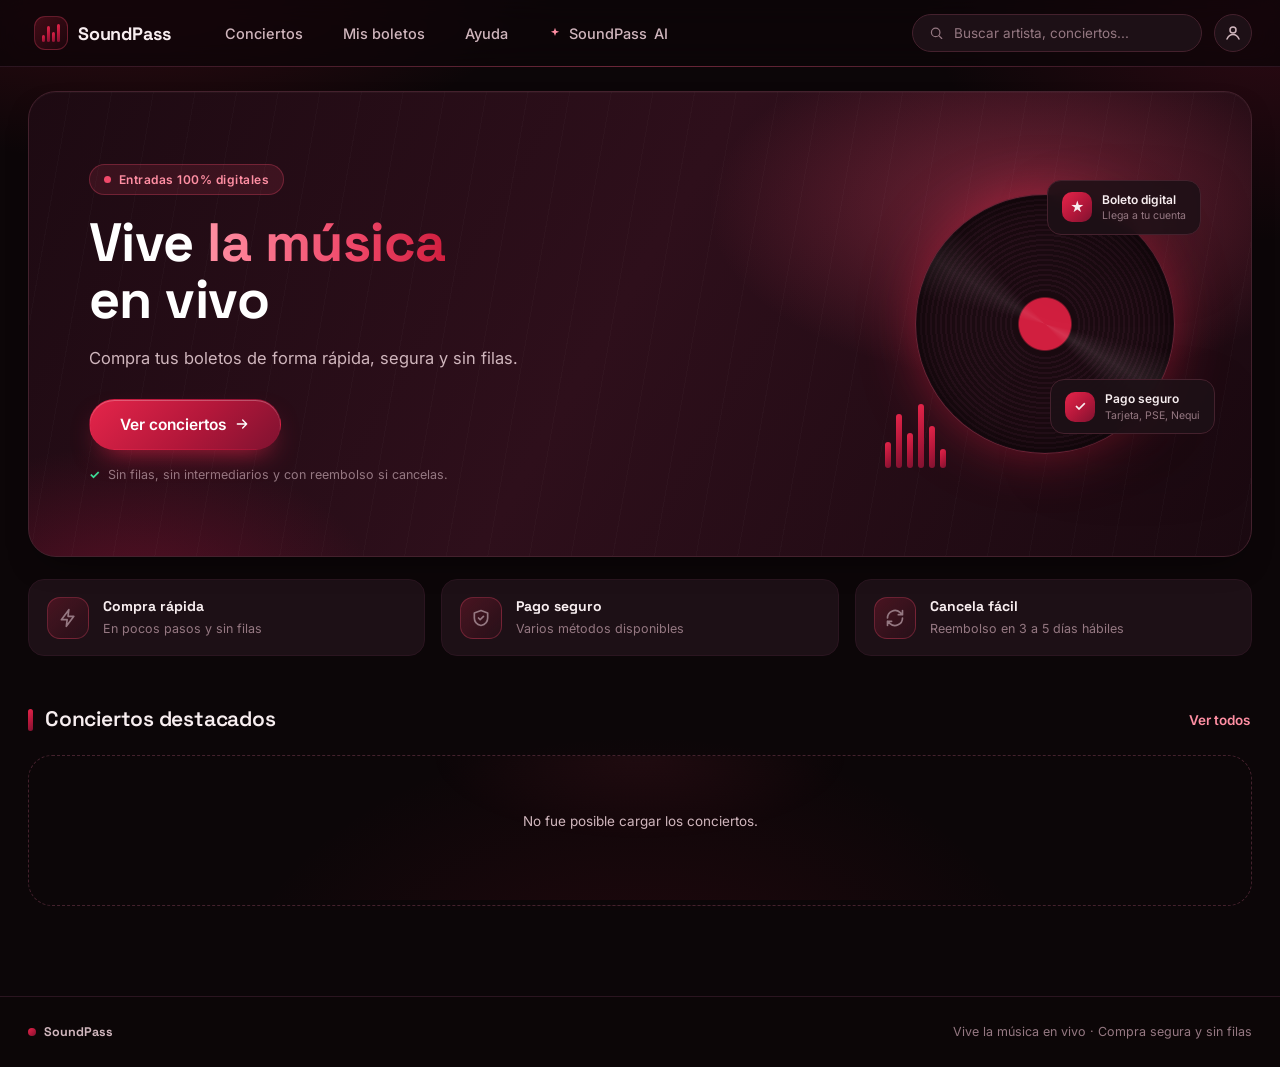
==== commit 2a83956f: "implementacion de la IA" ====
--- a/frontend/index.html
+++ b/frontend/index.html
@@ -30,6 +30,10 @@
         <button class="primary-nav__link" data-nav="listing" data-active-on="listing">Conciertos</button>
         <button class="primary-nav__link" data-nav="mytickets" data-active-on="mytickets,cancelled,orderdetail">Mis boletos</button>
         <button class="primary-nav__link" data-nav="help" data-active-on="help">Ayuda</button>
+        <button class="primary-nav__link primary-nav__link--ai" data-nav="assistant" data-active-on="assistant" aria-label="SoundPass AI">
+          <svg width="14" height="14" viewBox="0 0 24 24" fill="currentColor" aria-hidden="true"><path d="M12 3l1.8 5.2L19 10l-5.2 1.8L12 17l-1.8-5.2L5 10l5.2-1.8z" /></svg>
+          <span class="primary-nav__ai-brand">SoundPass </span>AI
+        </button>
       </nav>
  
       <div class="topbar__right">
@@ -536,6 +540,48 @@
       <button class="btn btn--outline" data-nav="mytickets">Volver a mis boletos</button>
     </section>
  
+    <!-- ============ SOUNDPASS AI (asistente virtual) ============
+         Solo interfaz: la conexión con el servicio de IA se completa en script.js (AI_CONTRACT). -->
+    <section class="screen" id="screen-assistant" data-screen>
+
+      <div class="help-header">
+        <span class="help-header__eyebrow">ASISTENTE VIRTUAL</span>
+        <h1 class="page-title">SoundPass AI</h1>
+        <p>Pregúntale cómo comprar, pagar, cancelar una orden o dónde ver tus boletos.</p>
+        <span class="ai-status" id="ai-status" role="status"></span>
+      </div>
+
+      <div class="ai-chat">
+        <div class="ai-log" id="ai-log" role="log" aria-live="polite" aria-relevant="additions" aria-label="Conversación con SoundPass AI" tabindex="0">
+          <div class="ai-msg ai-msg--bot">
+            <span class="ai-avatar" aria-hidden="true"><svg width="16" height="16" viewBox="0 0 24 24" fill="currentColor"><path d="M12 3l1.8 5.2L19 10l-5.2 1.8L12 17l-1.8-5.2L5 10l5.2-1.8z" /></svg></span>
+            <div class="ai-msg__col">
+              <div class="ai-msg__bubble">¡Hola! Soy SoundPass AI, el asistente virtual de SoundPass. Puedo ayudarte con dudas sobre cómo comprar boletos, los métodos de pago, cancelar una orden y encontrar tus entradas. ¿En qué te ayudo?</div>
+              <span class="ai-msg__meta">SoundPass AI</span>
+            </div>
+          </div>
+        </div>
+
+        <div class="ai-suggest" id="ai-suggest" aria-label="Preguntas sugeridas">
+          <button class="ai-chip" type="button" data-ai-suggest="¿Cómo compro un boleto?">¿Cómo compro un boleto?</button>
+          <button class="ai-chip" type="button" data-ai-suggest="¿Cómo cancelo una orden?">¿Cómo cancelo una orden?</button>
+          <button class="ai-chip" type="button" data-ai-suggest="¿Qué métodos de pago aceptan?">¿Qué métodos de pago aceptan?</button>
+          <button class="ai-chip" type="button" data-ai-suggest="¿Dónde veo mis boletos?">¿Dónde veo mis boletos?</button>
+        </div>
+
+        <form class="ai-form" id="ai-form" autocomplete="off">
+          <div class="ai-form__field">
+            <textarea id="ai-input" rows="1" maxlength="500" placeholder="Escribe tu pregunta…" aria-label="Escribe tu pregunta para SoundPass AI"></textarea>
+            <span class="ai-form__count" id="ai-count" aria-hidden="true">0/500</span>
+          </div>
+          <button class="ai-send" id="ai-send" type="submit" aria-label="Enviar mensaje" disabled>
+            <svg width="18" height="18" viewBox="0 0 24 24" fill="none" aria-hidden="true"><path d="M5 12h14M13 6l6 6-6 6" stroke="currentColor" stroke-width="2.2" stroke-linecap="round" stroke-linejoin="round" /></svg>
+          </button>
+        </form>
+        <p class="ai-foot">SoundPass AI puede equivocarse. No compartas contraseñas ni datos de pago en el chat.</p>
+      </div>
+    </section>
+
   </main>
  
   <footer class="site-footer">
--- a/frontend/style.css
+++ b/frontend/style.css
@@ -1522,6 +1522,89 @@
 .field-row { flex-wrap: wrap; }
 .field-row .field { min-width: 100px; }
  
+/* ============================================================
+   SOUNDPASS AI (pantalla del asistente)
+   Prefijo ai- para no chocar con otros selectores
+   ============================================================ */
+.primary-nav__link--ai { display: inline-flex; align-items: center; gap: 7px; }
+.primary-nav__link--ai svg { color: var(--wine-300); flex-shrink: 0; }
+.primary-nav__link--ai.is-active svg { color: #fff; }
+
+.ai-status { display: inline-flex; align-items: center; gap: 8px; margin-top: 14px; padding: 5px 13px; border-radius: 999px; font-size: 12.5px; font-weight: 600; border: 1px solid var(--border); background: rgba(255, 255, 255, .03); color: var(--text-dim); }
+.ai-status::before { content: ""; width: 7px; height: 7px; border-radius: 50%; background: currentColor; }
+.ai-status--pending { color: var(--amber); background: var(--amber-bg); border-color: rgba(255, 196, 107, .35); }
+.ai-status--ok { color: var(--green); background: var(--green-bg); border-color: rgba(61, 220, 151, .35); }
+
+.ai-chat { display: flex; flex-direction: column; max-width: 820px; margin: 0 auto 40px; height: clamp(480px, 70vh, 680px); background: var(--bg-card); border: 1px solid var(--border-soft); border-radius: 28px; box-shadow: var(--shadow-card); overflow: hidden; }
+.ai-log { flex: 1; min-height: 0; overflow-y: auto; overscroll-behavior: contain; padding: 22px 22px 8px; display: flex; flex-direction: column; gap: 16px; scroll-behavior: smooth; }
+.ai-log:focus-visible { outline: 2px solid var(--wine-400); outline-offset: -4px; border-radius: 22px; }
+@media (prefers-reduced-motion: reduce) { .ai-log { scroll-behavior: auto; } }
+
+.ai-msg { display: flex; align-items: flex-end; gap: 10px; max-width: 100%; }
+.ai-msg--user { justify-content: flex-end; }
+.ai-msg__col { display: flex; flex-direction: column; gap: 5px; min-width: 0; max-width: 82%; }
+.ai-msg--user .ai-msg__col { align-items: flex-end; }
+.ai-msg__bubble { padding: 12px 16px; font-size: 14.5px; line-height: 1.6; white-space: pre-wrap; overflow-wrap: anywhere; word-break: break-word; border-radius: 18px 18px 18px 6px; background: rgba(255, 255, 255, .045); border: 1px solid var(--border-soft); color: var(--text); }
+.ai-msg--user .ai-msg__bubble { border-radius: 18px 18px 6px 18px; background: var(--grad); border-color: transparent; color: #fff; box-shadow: 0 10px 24px -14px rgba(209, 31, 63, .9); }
+.ai-msg__meta { font-size: 11.5px; color: var(--text-faint); padding: 0 6px; }
+.ai-avatar { flex-shrink: 0; width: 32px; height: 32px; margin-bottom: 22px; border-radius: 50%; display: inline-flex; align-items: center; justify-content: center; color: #fff; background: var(--grad); box-shadow: 0 6px 16px -8px rgba(209, 31, 63, .9); }
+
+/* Indicador de carga */
+.ai-typing .ai-msg__bubble { display: inline-flex; align-items: center; gap: 5px; padding: 15px 18px; }
+.ai-typing .ai-msg__bubble i { width: 7px; height: 7px; border-radius: 50%; background: var(--text-faint); animation: ai-dot 1.2s ease-in-out infinite; }
+.ai-typing .ai-msg__bubble i:nth-child(2) { animation-delay: .15s; }
+.ai-typing .ai-msg__bubble i:nth-child(3) { animation-delay: .3s; }
+@keyframes ai-dot { 0%, 60%, 100% { opacity: .35; transform: translateY(0); } 30% { opacity: 1; transform: translateY(-3px); } }
+@media (prefers-reduced-motion: reduce) { .ai-typing .ai-msg__bubble i { animation: none; opacity: .7; } }
+
+/* Avisos dentro de la conversación (no son mensajes de la IA) */
+.ai-note { align-self: center; max-width: 92%; display: flex; align-items: center; gap: 12px; flex-wrap: wrap; justify-content: center; padding: 11px 16px; border-radius: 16px; text-align: center; font-size: 13.5px; line-height: 1.5; border: 1px dashed var(--border); background: rgba(255, 255, 255, .03); color: var(--text-dim); }
+.ai-note--warn { background: var(--amber-bg); border-color: rgba(255, 196, 107, .35); }
+.ai-note__text { margin: 0; }
+.ai-note__retry { min-height: 36px; background: rgba(255, 255, 255, .04); color: var(--text); border: 1px solid var(--border); box-shadow: none; }
+.ai-note__retry:hover { background: rgba(240, 73, 106, .12); border-color: var(--wine-500); }
+
+/* Preguntas sugeridas */
+.ai-suggest { display: flex; flex-wrap: wrap; gap: 8px; padding: 6px 22px 14px; }
+.ai-suggest[hidden] { display: none; }
+.ai-chip { cursor: pointer; font: inherit; font-size: 13px; font-weight: 500; color: var(--wine-300); background: var(--grad-soft); border: 1px solid rgba(240, 73, 106, .3); border-radius: 999px; padding: 8px 14px; transition: background .15s ease, border-color .15s ease, color .15s ease; }
+.ai-chip:hover { color: #fff; background: rgba(240, 73, 106, .22); border-color: var(--wine-400); }
+
+/* Campo de texto */
+.ai-form { display: flex; align-items: flex-end; gap: 10px; padding: 14px 18px 8px; border-top: 1px solid var(--border-soft); background: rgba(0, 0, 0, .12); }
+.ai-form__field { position: relative; flex: 1; min-width: 0; }
+.ai-form textarea { display: block; width: 100%; resize: none; min-height: 46px; max-height: 140px; padding: 12px 16px 12px 16px; font: inherit; font-size: 15px; line-height: 1.45; color: var(--text); background: var(--bg-input); border: 1px solid var(--border); border-radius: 22px; outline: none; transition: border-color .15s ease, box-shadow .15s ease; }
+.ai-form textarea::placeholder { color: var(--text-faint); }
+.ai-form textarea:focus { border-color: var(--wine-400); box-shadow: 0 0 0 3px rgba(240, 73, 106, .18); }
+.ai-form__count { position: absolute; right: 14px; bottom: -17px; font-size: 11px; color: var(--text-faint); pointer-events: none; }
+.ai-send { flex-shrink: 0; width: 46px; height: 46px; border: 0; border-radius: 50%; cursor: pointer; display: inline-flex; align-items: center; justify-content: center; color: #fff; background: var(--grad); box-shadow: 0 10px 24px -12px rgba(209, 31, 63, .95); transition: transform .15s ease, opacity .15s ease; }
+.ai-send:hover:not(:disabled) { transform: translateY(-1px); }
+.ai-send:focus-visible { outline: 2px solid #fff; outline-offset: 3px; }
+.ai-send:disabled { opacity: .4; cursor: not-allowed; box-shadow: none; }
+.ai-form.is-busy textarea { opacity: .85; }
+.ai-foot { margin: 0; padding: 18px 22px 14px; font-size: 12px; line-height: 1.4; text-align: center; color: var(--text-faint); }
+
+@media (max-width: 640px) {
+  .ai-chat { height: calc(100dvh - 250px); min-height: 440px; max-height: 720px; margin-bottom: 24px; border-radius: 22px; }
+  .ai-log { padding: 16px 14px 6px; gap: 14px; }
+  .ai-msg__col { max-width: 88%; }
+  .ai-avatar { width: 28px; height: 28px; margin-bottom: 20px; }
+  .ai-suggest { padding: 4px 14px 12px; flex-wrap: nowrap; overflow-x: auto; scrollbar-width: none; }
+  .ai-suggest::-webkit-scrollbar { display: none; }
+  .ai-chip { flex-shrink: 0; white-space: nowrap; }
+  .ai-form { padding: 12px 12px 6px; }
+  .ai-foot { padding: 16px 14px 12px; }
+}
+@media (max-width: 640px) {
+  .primary-nav__ai-brand { display: none; } /* en móvil el enlace queda como «✦ AI» para que quepa en la barra */
+  #screen-assistant .help-header { margin: 22px auto 16px; padding: 0 16px; }
+  #screen-assistant .help-header .page-title { font-size: 26px; margin-bottom: 6px; }
+  #screen-assistant .help-header p { font-size: 13.5px; line-height: 1.5; }
+  #screen-assistant .ai-status { margin-top: 10px; font-size: 12px; }
+  .ai-chat { margin-left: 12px; margin-right: 12px; }
+}
+@media (pointer: coarse) { .ai-chip, .ai-note__retry { min-height: 44px; } .ai-form textarea { font-size: 16px; } }
+
 /* ---------- Laptop pequeño ---------- */
 @media (max-width: 1180px) {
   .hero { padding: 60px 44px; }
@@ -1773,4 +1856,43 @@
 .ticket-option small.is-low { color: var(--amber); font-weight: 600; }
 .ticket-option small.is-out { color: var(--red); font-weight: 600; }
 @media (max-width: 400px) { .cs { font-size: 11px; padding: 3px 8px; } }
- +
+/* ============================================================
+   Galería del artista (Spotify) — miniaturas e imagen ampliada
+   ============================================================ */
+.ga { margin: 34px 0 0; }
+.ga[hidden] { display: none !important; }
+.ga-head { margin-bottom: 16px; }
+.ga-head h2 { margin: 0; font-family: var(--font-display, "Space Grotesk", sans-serif); font-size: clamp(22px, 2.4vw, 30px); line-height: 1.2; color: var(--text, #fff); }
+.ga-card { min-width: 0; padding: clamp(14px, 2.5vw, 24px); border: 1px solid var(--border, rgba(255,255,255,.1)); border-radius: 20px; background: var(--surface, rgba(255,255,255,.035)); }
+.ga-card.is-notice { display: flex; align-items: center; flex-wrap: wrap; gap: 12px; }
+.ga-status { margin: 0; color: var(--text-muted, #aaa); font-size: 14px; line-height: 1.55; }
+.ga-retry { flex: 0 0 auto; }
+.ga-stage { display: grid; place-items: center; min-height: 180px; max-height: 620px; overflow: hidden; border-radius: 14px; background: rgba(0,0,0,.22); }
+.ga-main { display: block; width: auto; height: auto; max-width: 100%; max-height: min(68vh, 620px); object-fit: contain; border-radius: 12px; }
+.ga-broken { margin: 24px; color: var(--text-muted, #aaa); text-align: center; font-size: 14px; }
+.ga-thumbs { display: flex; flex-wrap: wrap; gap: 10px; margin: 16px 0 0; padding: 0; list-style: none; }
+.ga-thumb-item { flex: 0 0 auto; width: clamp(64px, 10vw, 104px); }
+.ga-thumb { display: block; width: 100%; height: clamp(64px, 10vw, 104px); padding: 3px; overflow: hidden; cursor: pointer; border: 1px solid var(--border, rgba(255,255,255,.16)); border-radius: 12px; background: rgba(255,255,255,.04); transition: border-color .18s ease, transform .18s ease, box-shadow .18s ease; }
+.ga-thumb img { display: block; width: 100%; height: 100%; object-fit: cover; border-radius: 8px; }
+.ga-thumb:hover { transform: translateY(-2px); border-color: var(--accent, #ff4f7b); }
+.ga-thumb.is-selected, .ga-thumb[aria-pressed="true"] { border-color: var(--accent, #ff4f7b); box-shadow: 0 0 0 2px color-mix(in srgb, var(--accent, #ff4f7b) 28%, transparent); }
+.ga-thumb:focus-visible, .ga-retry:focus-visible { outline: 2px solid var(--accent, #ff4f7b); outline-offset: 3px; }
+.ga-source { margin: 14px 0 0; color: var(--text-muted, #999); font-size: 12px; }
+.ga-card.is-loading { display: grid; gap: 12px; }
+.ga-skel { min-height: 180px; border-radius: 14px; background: linear-gradient(90deg, rgba(255,255,255,.035), rgba(255,255,255,.09), rgba(255,255,255,.035)); background-size: 200% 100%; animation: ga-shimmer 1.4s linear infinite; }
+@keyframes ga-shimmer { to { background-position: -200% 0; } }
+@media (max-width: 640px) {
+  .ga { margin-top: 26px; }
+  .ga-card { padding: 12px; border-radius: 16px; }
+  .ga-stage { min-height: 140px; }
+  .ga-main { max-height: 52vh; }
+  .ga-thumbs { gap: 8px; }
+  .ga-thumb-item { width: 68px; }
+  .ga-thumb { height: 68px; }
+}
+@media (prefers-reduced-motion: reduce) {
+  .ga-thumb { transition: none; }
+  .ga-skel { animation: none; }
+}
+
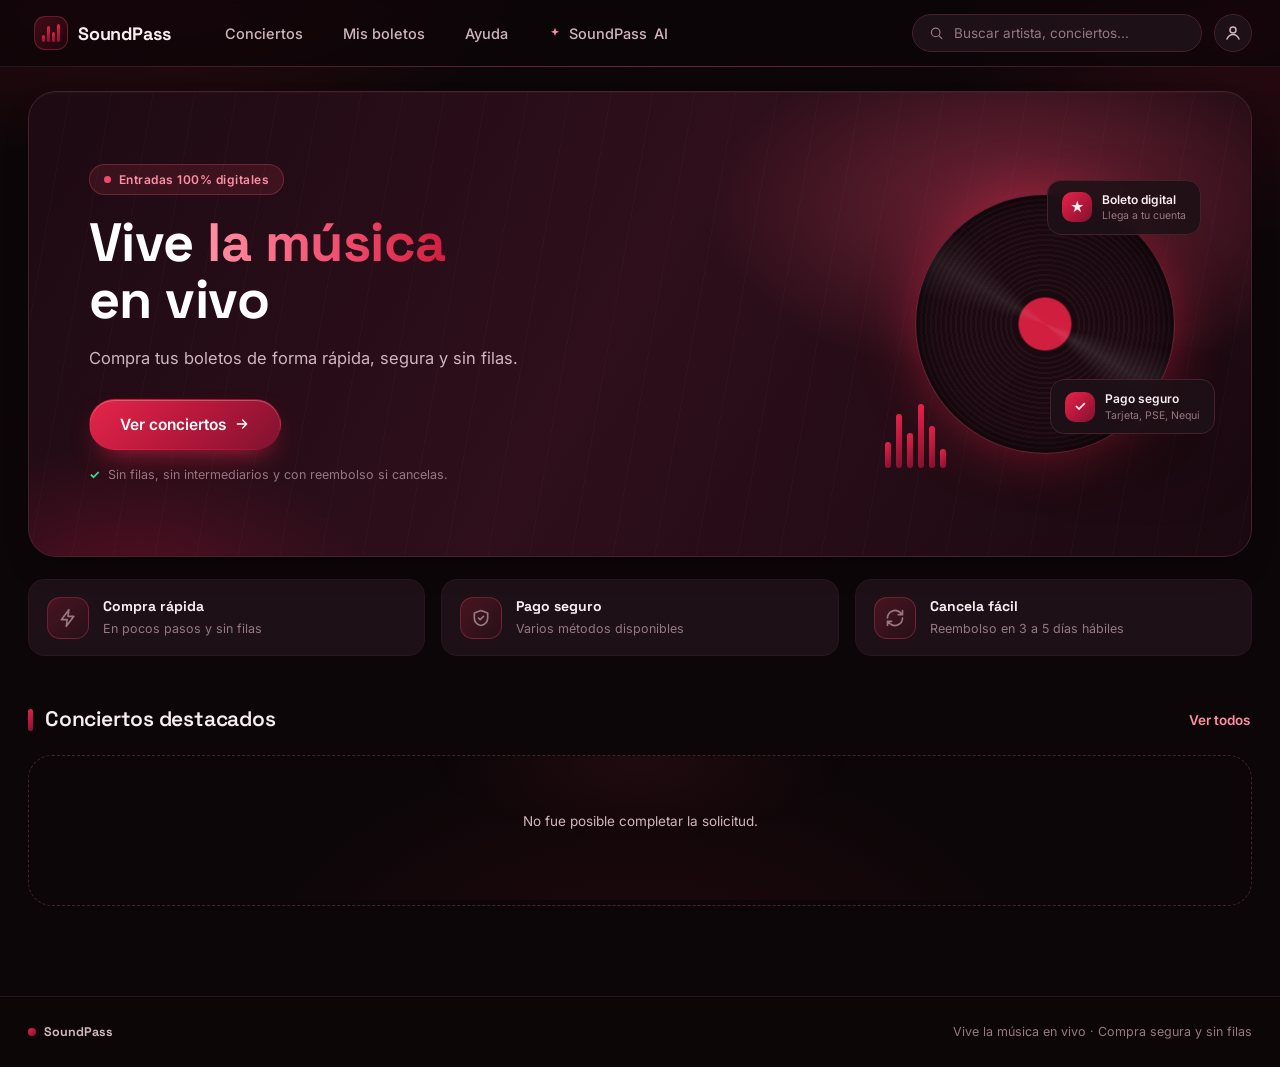
==== commit 85570f26: "feat(backend): personalizar recomendaciones con K-means" ====
--- a/frontend/index.html
+++ b/frontend/index.html
@@ -10,7 +10,7 @@
   <link
     href="https://fonts.googleapis.com/css2?family=Space+Grotesk:wght@500;600;700&family=Inter:wght@400;500;600;700&display=swap"
     rel="stylesheet">
-  <link rel="stylesheet" href="style.css">
+  <link rel="stylesheet" href="style.css?v=prefs-3steps">
 </head>
  
 <body>
@@ -53,6 +53,8 @@
         <div class="account-menu" id="account-menu" hidden>
           <p class="account-menu__greeting" id="account-greeting"></p>
           <button class="account-menu__item" id="account-tickets">Mis boletos</button>
+          <button class="account-menu__item" id="account-prefs">Mis gustos musicales</button>
+          <a class="account-menu__item" id="account-admin" href="admin.html" hidden>Administración</a>
           <button class="account-menu__item account-menu__item--danger" id="logout-button">Cerrar sesión</button>
         </div>
       </div>
@@ -101,6 +103,19 @@
         </div>
       </div>
  
+      <div class="section-wrap" id="prefs-invite" hidden>
+        <div class="prefs-invite"><div><strong>Personaliza tu portada</strong><span>Cuéntanos tus gustos y te mostraremos artistas para ti. Es opcional.</span></div><button type="button" class="btn btn--primary btn--sm" id="prefs-invite-open">Elegir mis gustos</button></div>
+      </div>
+
+      <div class="section-wrap" id="for-you" hidden>
+        <div class="section-head">
+          <h2>Para ti</h2>
+          <button type="button" class="link-btn" id="for-you-edit">Editar mis gustos</button>
+        </div>
+        <p class="for-you__profile" id="for-you-profile"></p>
+        <div class="feature-grid" id="for-you-grid"></div>
+      </div>
+
       <div class="section-wrap">
         <div class="section-head">
           <h2>Conciertos destacados</h2>
@@ -143,10 +158,10 @@
         <div class="listing-main">
           <div class="listing-head">
             <h2 id="concert-count">Conciertos (0)</h2>
-            <select class="sort-select" id="sort-select">
+            <select class="sort-select" id="sort-select" aria-label="Orden de conciertos">
               <option value="date">Más próximos</option>
-              <option value="price_asc">Precio: menor a mayor</option>
-              <option value="price_desc">Precio: mayor a menor</option>
+              <option value="price_asc">Precio: menor a mayor por moneda</option>
+              <option value="price_desc">Precio: mayor a menor por moneda</option>
             </select>
           </div>
  
@@ -165,6 +180,7 @@
         Volver a conciertos
       </button>
  
+      <p id="detail-load" role="status"></p>
       <div class="detail-layout">
         <div class="detail-left">
           <div class="detail-poster dynamic-art">
@@ -181,6 +197,7 @@
             <span class="stage-map__label">ESCENARIO</span>
             <div id="stage-zones" class="stage-zones"></div>
           </div>
+          <section id="official-seatmap" hidden></section>
         </div>
  
         <aside class="ticket-panel">
@@ -652,7 +669,80 @@
     </div>
   </div>
  
-  <script src="script.js"></script>
+  <!-- ============ PREFERENCES MODAL ============ -->
+  <div class="modal-overlay" id="prefs-modal" hidden>
+    <div class="modal prefs-modal" role="dialog" aria-modal="true" aria-labelledby="prefs-step-title">
+      <div class="prefs-header">
+        <div class="prefs-brand" aria-hidden="true">
+          <span class="brand__mark">
+            <span class="bar bar--1"></span><span class="bar bar--2"></span><span class="bar bar--3"></span><span class="bar bar--4"></span>
+          </span>
+          <span>SoundPass</span>
+        </div>
+        <div class="prefs-header__actions">
+          <button type="button" class="prefs-skip-link" id="prefs-skip">Omitir</button>
+          <button type="button" class="prefs-close-btn" id="prefs-close" aria-label="Cerrar">×</button>
+        </div>
+      </div>
+
+      <div class="prefs-progress">
+        <div class="prefs-progress__track" role="progressbar" id="prefs-progressbar" aria-label="Progreso del cuestionario" aria-valuemin="1" aria-valuemax="3" aria-valuenow="1">
+          <div class="prefs-progress__fill" id="prefs-progress-fill" style="width: 33.33%"></div>
+        </div>
+        <span class="prefs-progress__label" id="prefs-progress-label">1 de 3</span>
+      </div>
+
+      <form class="prefs-form" id="prefs-form" novalidate>
+        <div class="prefs-body" id="prefs-body">
+          <!-- Paso 1: Géneros -->
+          <section class="prefs-step" data-prefs-step="1">
+            <h2 class="prefs-step__title" id="prefs-step-title" tabindex="-1">¿Qué géneros escuchas?</h2>
+            <p class="prefs-step__sub">Elige hasta 5</p>
+            <div class="prefs-genre-grid" id="prefs-genres" role="group" aria-label="Géneros musicales"></div>
+            <p class="prefs-counter" id="prefs-genre-count" aria-live="polite">0 seleccionados</p>
+          </section>
+
+          <!-- Paso 2: Artistas -->
+          <section class="prefs-step" data-prefs-step="2" hidden>
+            <h2 class="prefs-step__title" data-step-heading tabindex="-1">Tus artistas favoritos</h2>
+            <p class="prefs-step__sub">Elige hasta 8</p>
+            <label class="prefs-search">
+              <svg width="18" height="18" viewBox="0 0 24 24" fill="none" aria-hidden="true">
+                <circle cx="11" cy="11" r="7" stroke="currentColor" stroke-width="2" />
+                <path d="M21 21l-4.35-4.35" stroke="currentColor" stroke-width="2" stroke-linecap="round" />
+              </svg>
+              <input id="prefs-artist-search" type="search" placeholder="Buscar artista" autocomplete="off" aria-label="Buscar artista">
+            </label>
+            <div class="prefs-selected-row" id="prefs-selected-artists" aria-live="polite"></div>
+            <p class="prefs-counter prefs-counter--left" id="prefs-artist-count" aria-live="polite">0 de 8 seleccionados</p>
+            <div class="prefs-artist-list" id="prefs-artists" role="list" aria-label="Resultados de artistas"></div>
+          </section>
+
+          <!-- Paso 3: Sonido -->
+          <section class="prefs-step" data-prefs-step="3" hidden>
+            <h2 class="prefs-step__title" data-step-heading tabindex="-1">¿Cómo te gusta la música?</h2>
+            <p class="prefs-step__sub">Opcional: ajusta las escalas para afinar tus recomendaciones</p>
+            <label class="prefs-scales-toggle">
+              <input type="checkbox" id="prefs-use-scales">
+              <span>Incluir estas cuatro escalas</span>
+            </label>
+            <div class="prefs-scales-list" id="prefs-scales"></div>
+          </section>
+        </div>
+
+        <div class="prefs-footer">
+          <p class="form-message" id="prefs-message" aria-live="polite"></p>
+          <div class="prefs-footer__actions" id="prefs-footer-actions">
+            <button type="button" class="btn prefs-btn-back" id="prefs-back" hidden>Atrás</button>
+            <button type="button" class="btn btn--primary prefs-btn-next" id="prefs-next">Continuar</button>
+            <button type="submit" class="btn btn--primary prefs-btn-save" id="prefs-save" hidden>Guardar gustos</button>
+          </div>
+        </div>
+      </form>
+    </div>
+  </div>
+
+  <script src="script.js?v=prefs-ai"></script>
 </body>
  
-</html>+</html>
--- a/frontend/style.css
+++ b/frontend/style.css
@@ -1193,6 +1193,8 @@
   transition: background .15s ease, color .15s ease, padding .15s ease;
 }
 .account-menu__item:hover { background: rgba(240, 73, 106, .1); color: #fff; padding-left: 16px; }
+a.account-menu__item { display: block; text-decoration: none; }
+a.account-menu__item[hidden] { display: none; }
 .account-menu__item--danger { color: var(--red); }
 .account-menu__item--danger:hover { background: var(--red-bg); color: var(--red); }
  
@@ -1896,3 +1898,432 @@
   .ga-skel { animation: none; }
 }
 
+.detail-layout[hidden] { display: none; }
+#detail-load:empty { display: none; }
+#official-seatmap { margin-top: 1rem; }
+#official-seatmap img {
+  display: block;
+  max-width: 100%;
+  max-height: 28rem;
+  object-fit: contain;
+  margin: .5rem 0;
+}
+
+/* ===== Recomendaciones "Para ti" ===== */
+.for-you__profile { margin: -8px 0 16px; color: var(--text-dim); font-size: 13.5px; }
+.prefs-invite { display: flex; align-items: center; justify-content: space-between; gap: 16px; flex-wrap: wrap; padding: 16px 20px; border: 1px solid var(--border-soft); border-radius: 14px; background: rgba(240, 73, 106, .08); }
+.prefs-invite strong { display: block; }
+.prefs-invite span { color: var(--text-dim); font-size: 13.5px; }
+
+/* ===== Cuestionario de gustos en tres pasos ===== */
+.prefs-modal {
+  max-width: 460px;
+  width: 100%;
+  padding: 20px 22px 18px;
+  gap: 14px;
+  text-align: left;
+  align-items: stretch;
+  background: linear-gradient(180deg, #1b0b12 0%, #11060b 100%);
+  border: 1px solid var(--border);
+  overflow: hidden;
+  max-height: calc(100vh - 24px);
+  max-height: calc(100dvh - 24px);
+  display: flex;
+  flex-direction: column;
+}
+.prefs-header {
+  display: flex;
+  align-items: center;
+  justify-content: space-between;
+  gap: 12px;
+}
+.prefs-brand {
+  display: inline-flex;
+  align-items: center;
+  gap: 10px;
+  font-family: var(--font-display);
+  font-size: 18px;
+  font-weight: 700;
+  color: var(--text);
+}
+.prefs-header__actions {
+  display: inline-flex;
+  align-items: center;
+  gap: 8px;
+}
+.prefs-skip-link {
+  background: transparent;
+  border: 0;
+  color: var(--text-dim);
+  font: 500 14px var(--font-body);
+  padding: 8px 10px;
+  min-height: 40px;
+  border-radius: 999px;
+  cursor: pointer;
+  transition: color .15s, background .15s;
+}
+.prefs-skip-link:hover, .prefs-skip-link:focus-visible { color: var(--text); background: rgba(255, 255, 255, .06); }
+.prefs-close-btn {
+  width: 36px;
+  height: 36px;
+  border-radius: 999px;
+  border: 1px solid var(--border-soft);
+  background: rgba(255, 255, 255, .03);
+  color: var(--text-dim);
+  font-size: 20px;
+  line-height: 1;
+  cursor: pointer;
+  display: grid;
+  place-items: center;
+  transition: background .15s, color .15s, border-color .15s;
+}
+.prefs-close-btn:hover, .prefs-close-btn:focus-visible { background: var(--wine-500); color: #fff; border-color: var(--wine-400); }
+
+.prefs-progress {
+  display: flex;
+  align-items: center;
+  gap: 12px;
+}
+.prefs-progress__track {
+  flex: 1;
+  height: 6px;
+  border-radius: 999px;
+  background: rgba(255, 255, 255, .1);
+  overflow: hidden;
+}
+.prefs-progress__fill {
+  height: 100%;
+  border-radius: 999px;
+  background: linear-gradient(90deg, var(--wine-500), var(--wine-400));
+  transition: width .22s ease;
+}
+.prefs-progress__label {
+  font-size: 13px;
+  font-weight: 500;
+  color: var(--text-dim);
+  white-space: nowrap;
+}
+
+.prefs-form {
+  display: flex;
+  flex-direction: column;
+  min-height: 0;
+  flex: 1 1 auto;
+  gap: 12px;
+}
+.prefs-body {
+  flex: 1 1 auto;
+  min-height: 0;
+  overflow-y: auto;
+  overscroll-behavior: contain;
+  padding-right: 4px;
+  margin-right: -4px;
+}
+.prefs-step[hidden] { display: none; }
+.prefs-step__title {
+  margin: 2px 0 6px;
+  font-family: var(--font-display);
+  font-size: 26px;
+  line-height: 1.15;
+  font-weight: 700;
+  color: var(--text);
+}
+.prefs-step__title:focus { outline: none; }
+.prefs-step__sub {
+  margin: 0 0 18px;
+  font-size: 14px;
+  color: var(--text-dim);
+}
+
+/* Paso 1: Géneros */
+.prefs-genre-grid {
+  display: grid;
+  grid-template-columns: repeat(2, minmax(0, 1fr));
+  gap: 10px;
+}
+.prefs-chip {
+  display: inline-flex;
+  align-items: center;
+  justify-content: flex-start;
+  gap: 8px;
+  min-height: 46px;
+  padding: 10px 16px;
+  border-radius: 999px;
+  border: 1px solid var(--border);
+  background: rgba(59, 10, 23, .45);
+  color: var(--text);
+  font: 500 14px var(--font-body);
+  text-align: left;
+  cursor: pointer;
+  transition: background .15s, border-color .15s, color .15s, opacity .15s;
+}
+.prefs-chip:hover:not(:disabled) { border-color: var(--wine-400); background: rgba(163, 22, 47, .35); }
+.prefs-chip[aria-pressed="true"] {
+  background: linear-gradient(135deg, #e53558 0%, #c81d42 100%);
+  border-color: var(--wine-400);
+  color: #fff;
+  font-weight: 600;
+}
+.prefs-chip:disabled { opacity: .42; cursor: not-allowed; }
+#prefs-modal [hidden] { display: none !important; }
+.prefs-chip__check {
+  width: 16px;
+  height: 16px;
+  flex-shrink: 0;
+  display: inline-block;
+}
+.prefs-chip__text { overflow: hidden; text-overflow: ellipsis; white-space: nowrap; }
+.prefs-counter {
+  margin: 16px 0 4px;
+  text-align: center;
+  font-size: 13.5px;
+  color: var(--text-dim);
+}
+.prefs-counter--left { text-align: left; margin: 10px 0 8px; font-size: 12.5px; }
+
+/* Paso 2: Artistas */
+.prefs-search {
+  display: flex;
+  align-items: center;
+  gap: 10px;
+  padding: 0 14px;
+  min-height: 46px;
+  border-radius: 14px;
+  border: 1px solid var(--border);
+  background: var(--bg-input);
+  color: var(--text-dim);
+}
+.prefs-search:focus-within { border-color: var(--wine-400); box-shadow: 0 0 0 2px rgba(240, 73, 106, .2); }
+.prefs-search input {
+  width: 100%;
+  border: 0;
+  background: transparent;
+  color: var(--text);
+  font: 400 14.5px var(--font-body);
+  padding: 10px 0;
+  outline: none;
+}
+.prefs-search input::placeholder { color: var(--text-faint); }
+.prefs-selected-row {
+  display: flex;
+  flex-wrap: wrap;
+  gap: 8px;
+  margin-top: 12px;
+}
+.prefs-selected-row:empty { display: none; }
+.prefs-selected-chip {
+  display: inline-flex;
+  align-items: center;
+  gap: 8px;
+  min-height: 36px;
+  padding: 6px 10px 6px 14px;
+  border-radius: 999px;
+  border: 1px solid rgba(240, 73, 106, .45);
+  background: rgba(163, 22, 47, .38);
+  color: #fff;
+  font: 500 13.5px var(--font-body);
+}
+.prefs-selected-chip__remove {
+  width: 24px;
+  height: 24px;
+  border-radius: 999px;
+  border: 0;
+  background: transparent;
+  color: var(--text-dim);
+  font-size: 16px;
+  line-height: 1;
+  cursor: pointer;
+  display: grid;
+  place-items: center;
+}
+.prefs-selected-chip__remove:hover, .prefs-selected-chip__remove:focus-visible { background: rgba(255, 255, 255, .14); color: #fff; }
+.prefs-artist-list {
+  display: flex;
+  flex-direction: column;
+  gap: 8px;
+  max-height: 268px;
+  overflow-y: auto;
+  overscroll-behavior: contain;
+  padding-right: 2px;
+}
+.prefs-artist-row {
+  display: flex;
+  align-items: center;
+  gap: 12px;
+  min-height: 54px;
+  padding: 8px 10px 8px 12px;
+  border-radius: 16px;
+  border: 1px solid var(--border-soft);
+  background: rgba(59, 10, 23, .36);
+  transition: border-color .15s, background .15s;
+}
+.prefs-artist-row:hover { border-color: var(--border); background: rgba(59, 10, 23, .58); }
+.prefs-artist-avatar {
+  width: 40px;
+  height: 40px;
+  border-radius: 999px;
+  object-fit: cover;
+  flex-shrink: 0;
+  border: 1px solid var(--border);
+}
+.prefs-artist-name {
+  flex: 1;
+  min-width: 0;
+  font: 600 15px var(--font-body);
+  color: var(--text);
+  overflow: hidden;
+  text-overflow: ellipsis;
+  white-space: nowrap;
+}
+.prefs-artist-add {
+  width: 38px;
+  height: 38px;
+  border-radius: 999px;
+  border: 1px solid var(--border);
+  background: rgba(255, 255, 255, .04);
+  color: var(--text);
+  font-size: 20px;
+  line-height: 1;
+  cursor: pointer;
+  display: grid;
+  place-items: center;
+  flex-shrink: 0;
+  transition: background .15s, border-color .15s, color .15s;
+}
+.prefs-artist-add:hover:not(:disabled), .prefs-artist-add:focus-visible:not(:disabled) {
+  background: var(--wine-500);
+  border-color: var(--wine-400);
+  color: #fff;
+}
+.prefs-artist-add:disabled { opacity: .35; cursor: not-allowed; }
+.prefs-empty { margin: 8px 0; font-size: 13.5px; color: var(--text-dim); text-align: center; padding: 14px 8px; }
+
+/* Paso 3: Sonido */
+.prefs-scales-toggle {
+  display: inline-flex;
+  align-items: center;
+  gap: 10px;
+  margin-bottom: 14px;
+  padding: 10px 14px;
+  min-height: 44px;
+  border-radius: 12px;
+  border: 1px solid var(--border);
+  background: rgba(59, 10, 23, .35);
+  color: var(--text);
+  font: 500 14px var(--font-body);
+  cursor: pointer;
+}
+.prefs-scales-toggle input { width: 18px; height: 18px; accent-color: var(--wine-500); cursor: pointer; }
+.prefs-scales-list {
+  display: flex;
+  flex-direction: column;
+  gap: 12px;
+}
+.prefs-scales-list.is-disabled { opacity: .45; }
+.prefs-scale-card {
+  display: flex;
+  flex-direction: column;
+  gap: 10px;
+  padding: 14px 16px;
+  border-radius: 16px;
+  border: 1px solid var(--border-soft);
+  background: rgba(59, 10, 23, .36);
+}
+.prefs-scale-card__head {
+  display: flex;
+  align-items: center;
+  justify-content: space-between;
+  gap: 8px;
+}
+.prefs-scale-card__label {
+  font: 700 16px var(--font-display);
+  color: var(--text);
+}
+.prefs-scale-card__val {
+  font-size: 12.5px;
+  color: var(--text-dim);
+}
+.prefs-range {
+  -webkit-appearance: none;
+  appearance: none;
+  width: 100%;
+  height: 6px;
+  border-radius: 999px;
+  background: linear-gradient(90deg, var(--wine-400) var(--fill, 50%), rgba(255, 255, 255, .14) var(--fill, 50%));
+  outline: none;
+  cursor: pointer;
+}
+.prefs-range:disabled { cursor: not-allowed; }
+.prefs-range::-webkit-slider-thumb {
+  -webkit-appearance: none;
+  appearance: none;
+  width: 22px;
+  height: 22px;
+  border-radius: 50%;
+  background: #fff;
+  border: 2px solid var(--wine-400);
+  box-shadow: 0 2px 8px rgba(0, 0, 0, .45);
+  cursor: pointer;
+}
+.prefs-range::-moz-range-thumb {
+  width: 22px;
+  height: 22px;
+  border-radius: 50%;
+  background: #fff;
+  border: 2px solid var(--wine-400);
+  box-shadow: 0 2px 8px rgba(0, 0, 0, .45);
+  cursor: pointer;
+}
+.prefs-range:focus-visible::-webkit-slider-thumb { box-shadow: 0 0 0 4px rgba(240, 73, 106, .4); }
+.prefs-range:focus-visible::-moz-range-thumb { box-shadow: 0 0 0 4px rgba(240, 73, 106, .4); }
+.prefs-scale-card__ends {
+  display: flex;
+  justify-content: space-between;
+  gap: 12px;
+  font-size: 12.5px;
+  color: var(--text-dim);
+}
+
+/* Pie fijo del diálogo */
+.prefs-footer {
+  flex-shrink: 0;
+  padding-top: 10px;
+  border-top: 1px solid var(--border-soft);
+  display: flex;
+  flex-direction: column;
+  gap: 8px;
+}
+.prefs-footer .form-message { margin: 0; min-height: 0; }
+.prefs-footer .form-message:empty { display: none; }
+.prefs-footer__actions {
+  display: flex;
+  gap: 10px;
+  width: 100%;
+}
+.prefs-footer__actions [hidden] { display: none; }
+.prefs-btn-back {
+  flex: 0 0 36%;
+  min-height: 46px;
+  border-radius: 14px;
+  border: 1px solid var(--border);
+  background: rgba(59, 10, 23, .45);
+  color: var(--text);
+  font-weight: 600;
+}
+.prefs-btn-back:hover { background: rgba(59, 10, 23, .75); border-color: var(--wine-400); }
+.prefs-btn-next, .prefs-btn-save {
+  flex: 1 1 auto;
+  min-height: 46px;
+  border-radius: 14px;
+  font-weight: 600;
+}
+.prefs-modal button:focus-visible, .prefs-modal input:focus-visible {
+  outline: 2px solid var(--wine-300);
+  outline-offset: 2px;
+}
+@media (max-width: 480px) {
+  .prefs-modal { padding: 16px 16px 14px; border-radius: 18px; }
+  .prefs-step__title { font-size: 22px; }
+  .prefs-chip { padding: 10px 12px; font-size: 13.5px; }
+  .prefs-artist-list { max-height: 220px; }
+}
